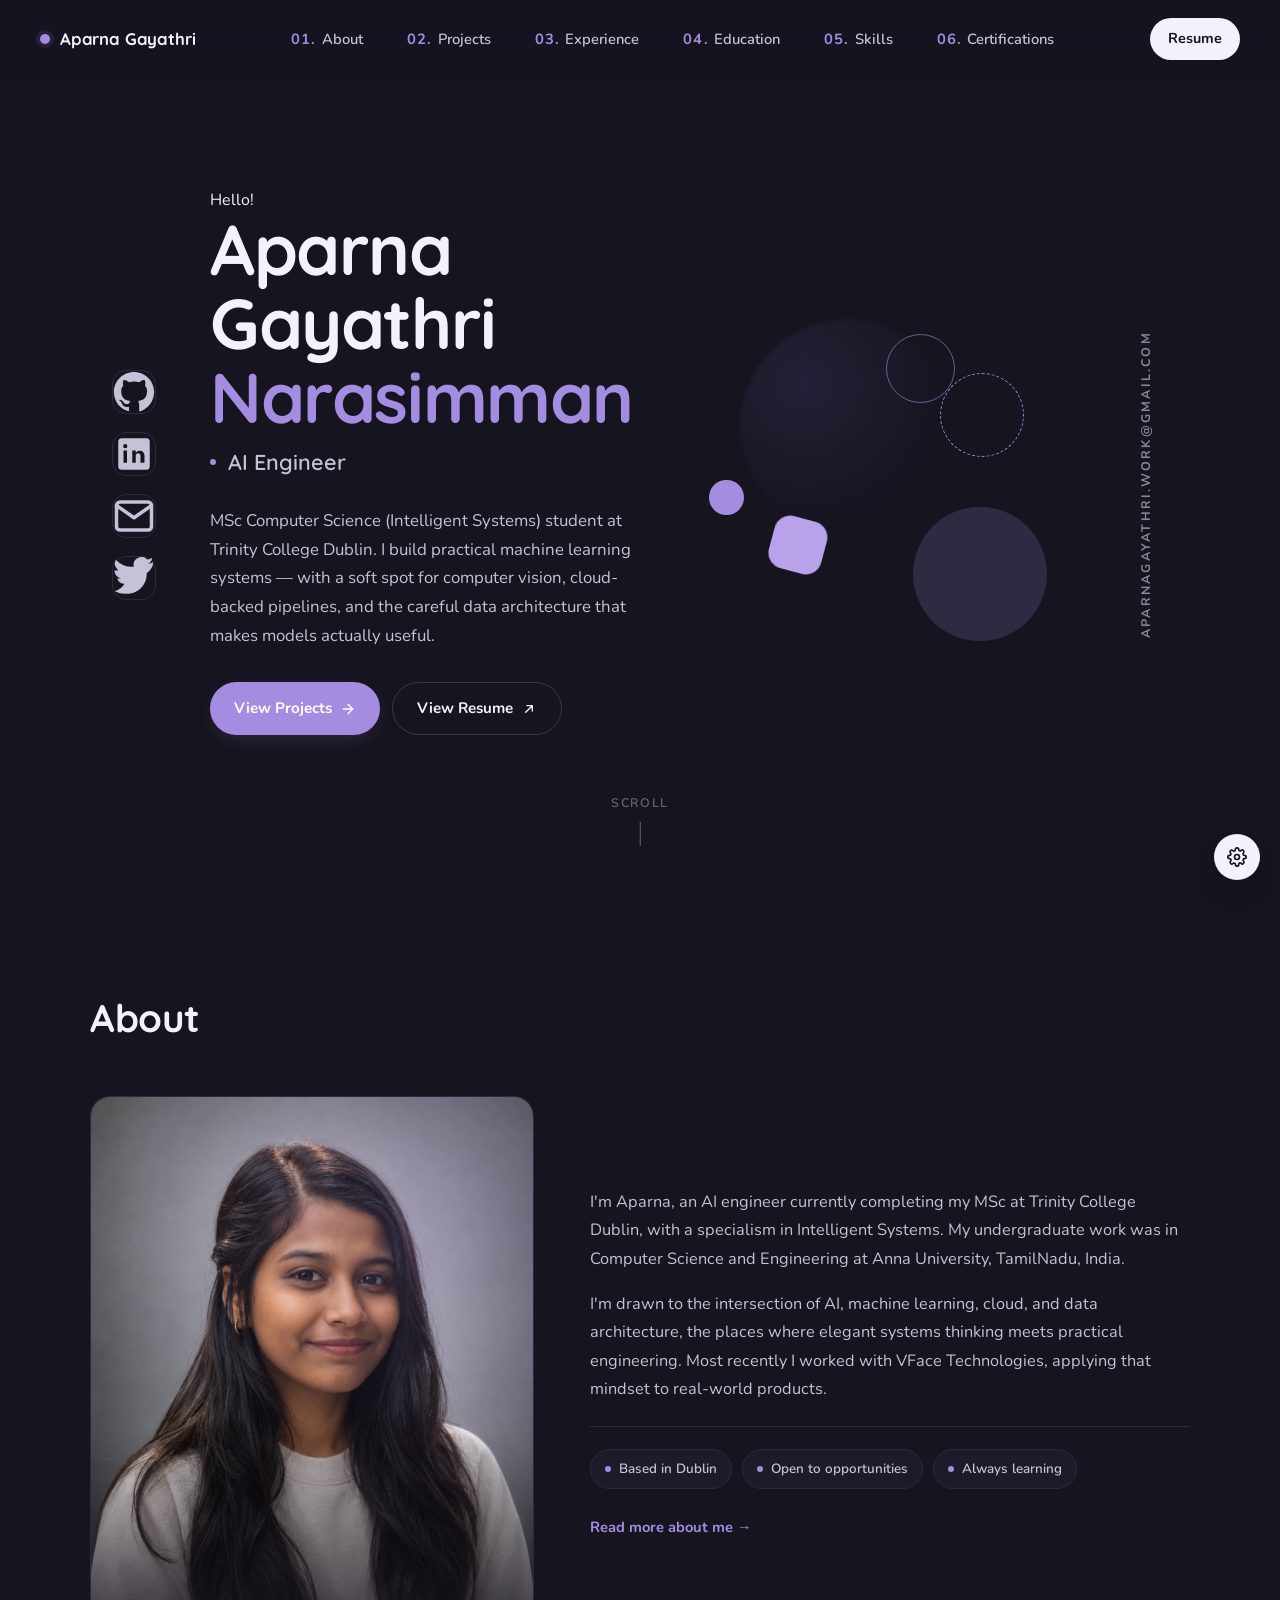
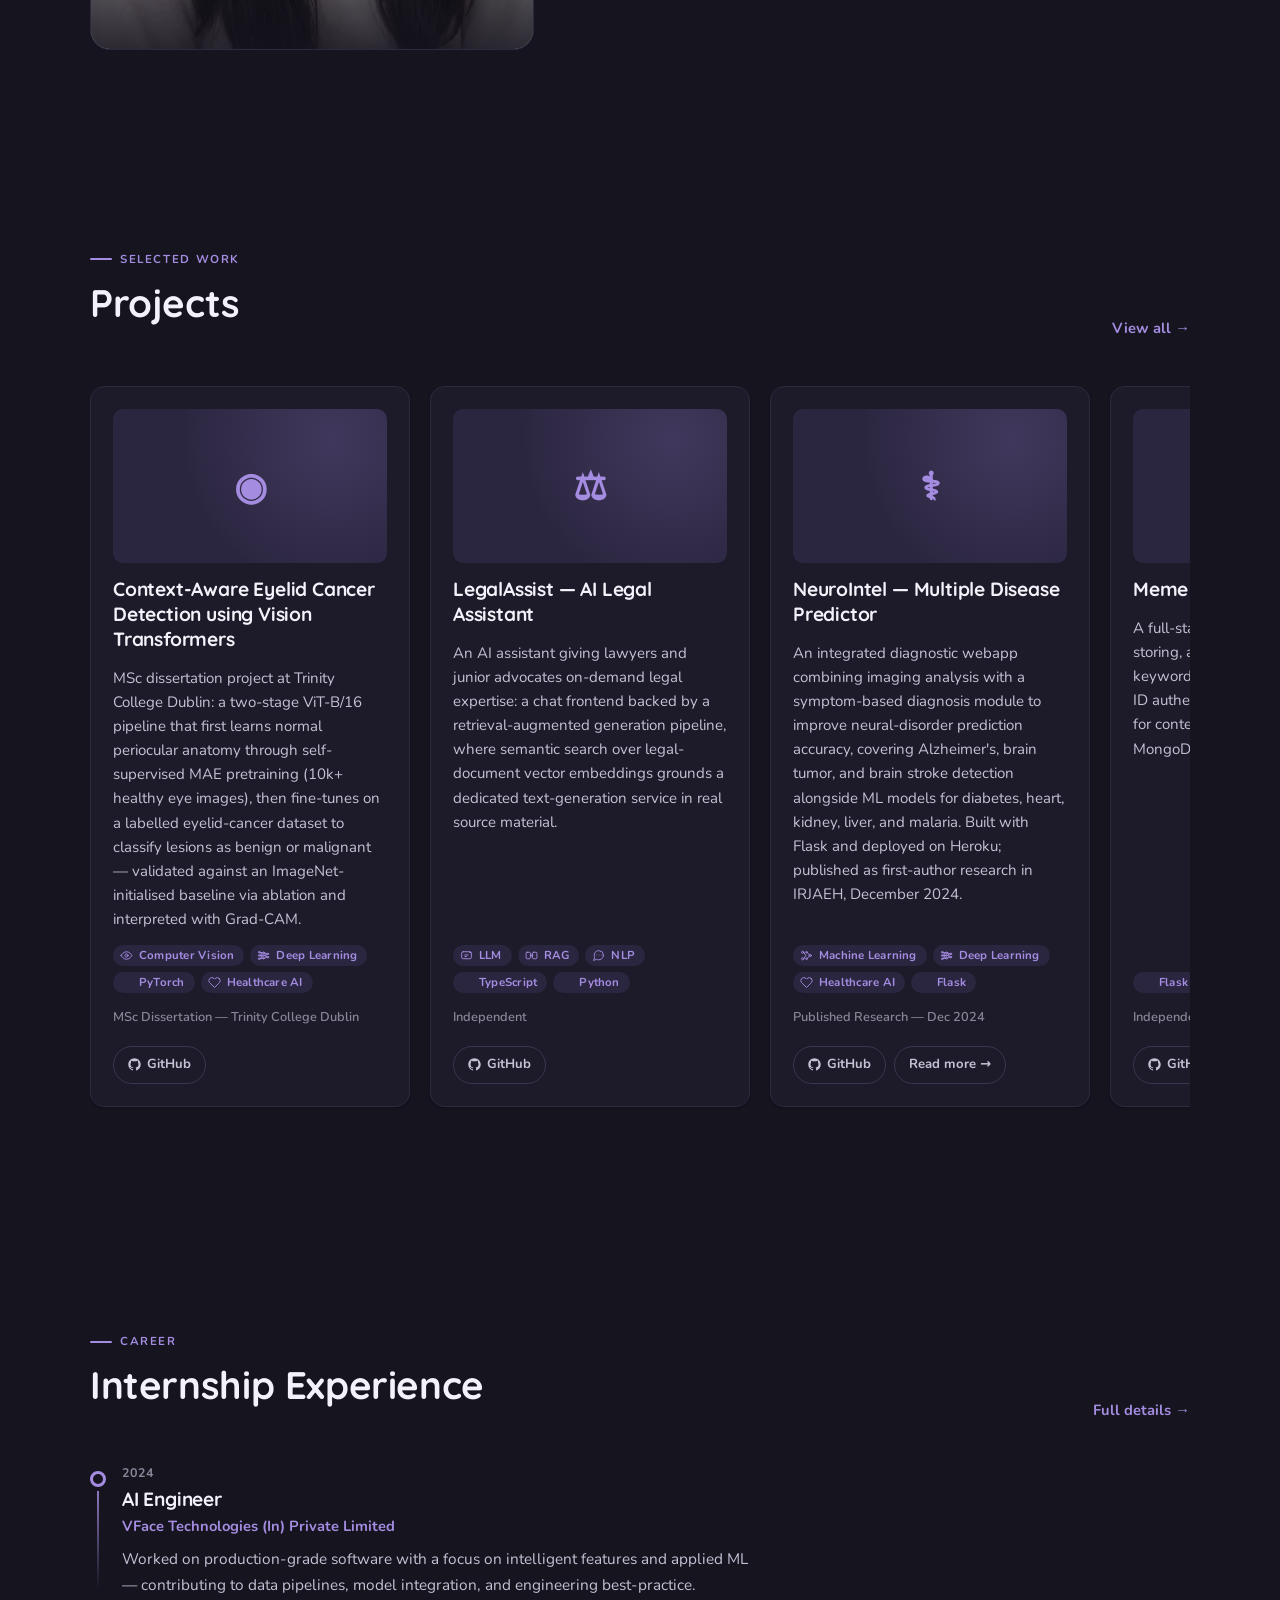
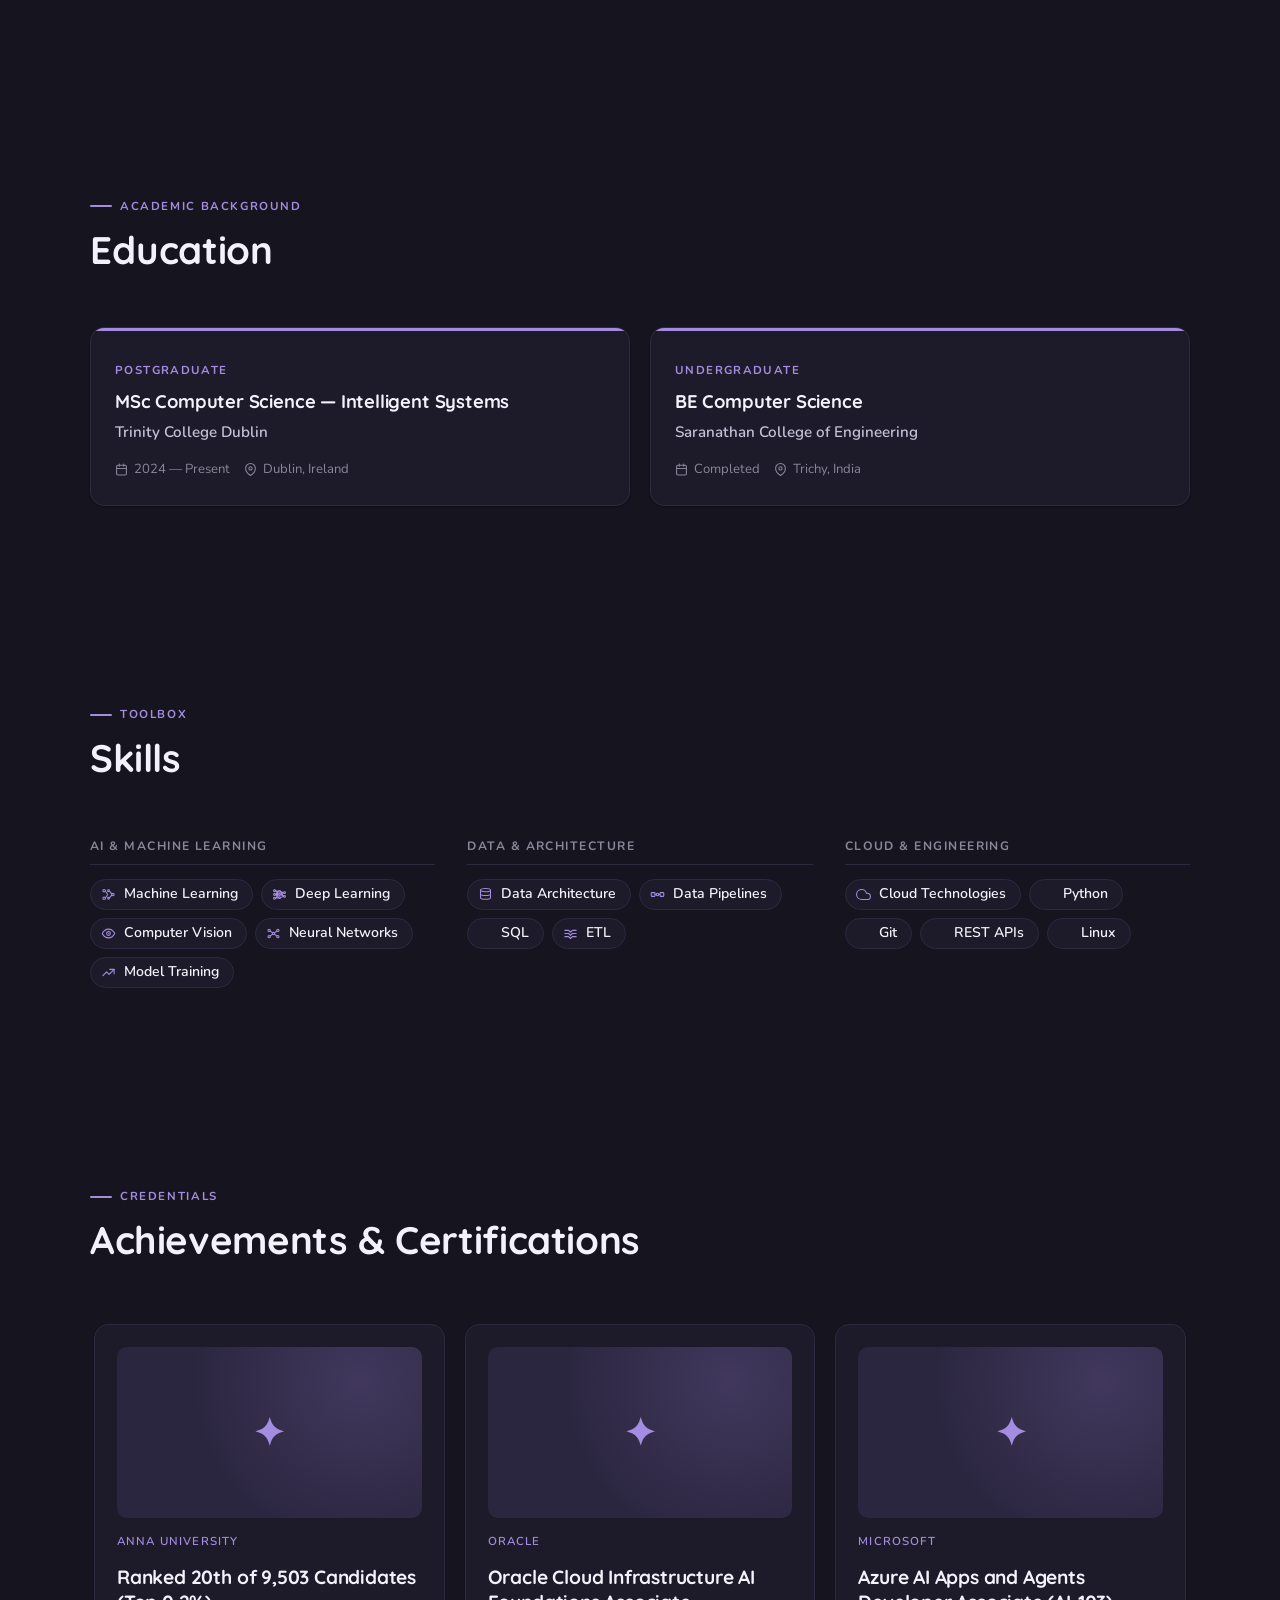
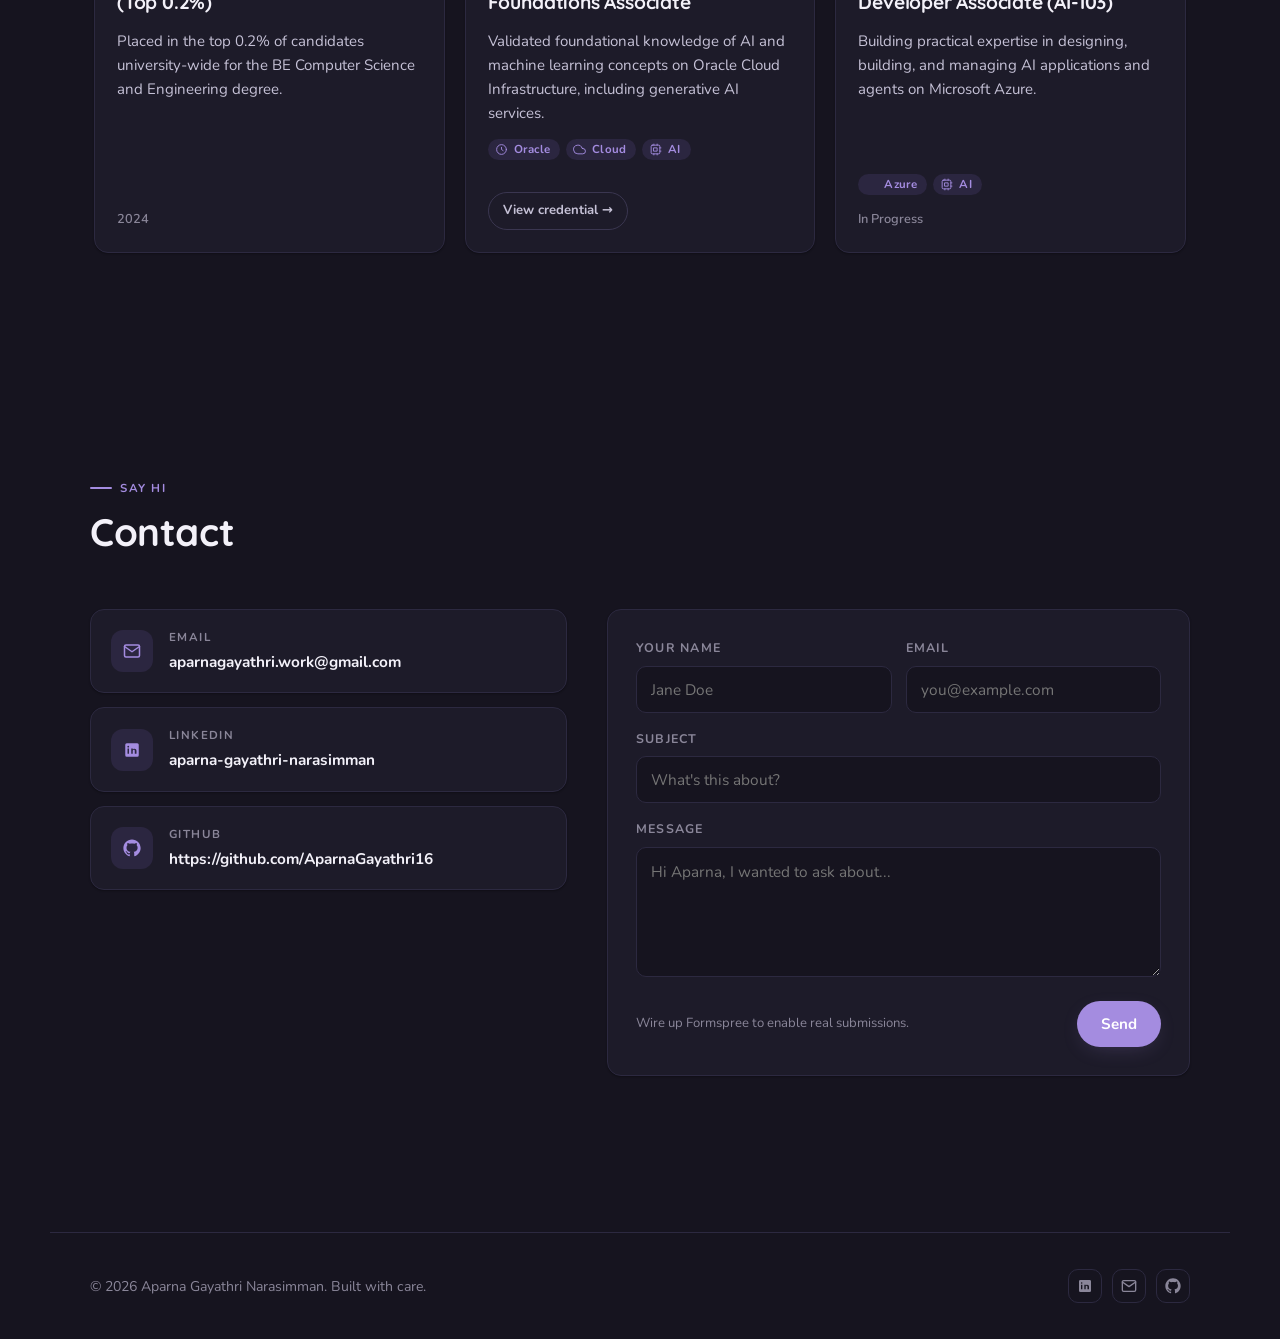
==== index.html @ 61276c9b "Added sorce code for portfolio" ====
<!doctype html>
<html lang="en" data-theme="dark">
<head>
<meta charset="utf-8" />
<meta name="viewport" content="width=device-width,initial-scale=1" />
<title>Aparna Gayathri Narasimman - AI / ML Engineer</title>
<meta name="description" content="Portfolio of Aparna Gayathri Narasimman — MSc Computer Science (Intelligent Systems) at Trinity College Dublin. AI, ML, and Computer Vision." />
<meta property="og:title" content="Aparna Gayathri Narasimman — AI / ML Engineer" />
<meta property="og:description" content="Portfolio of Aparna Gayathri Narasimman — MSc Computer Science (Intelligent Systems) at Trinity College Dublin. AI, ML, and Computer Vision." />
<link rel="icon" type="image/svg+xml" href="data:image/svg+xml,%3Csvg xmlns='http://www.w3.org/2000/svg' viewBox='0 0 32 32'%3E%3Crect width='32' height='32' rx='8' fill='%238b6fd7'/%3E%3Ctext x='50%25' y='55%25' font-family='Quicksand,sans-serif' font-size='16' font-weight='700' fill='white' text-anchor='middle' dominant-baseline='middle'%3EA%3C/text%3E%3C/svg%3E" />
<link rel="preconnect" href="https://fonts.googleapis.com" />
<link rel="preconnect" href="https://fonts.gstatic.com" crossorigin />
<link href="https://fonts.googleapis.com/css2?family=Quicksand:wght@400;500;600;700&family=Nunito:wght@400;500;600;700;800&display=swap" rel="stylesheet" />
<link rel="stylesheet" href="styles.css" />
</head>
<body>
<nav class="nav" id="nav">
  <a href="#top" class="nav-logo" aria-label="Aparna Gayathri — home"><span class="dot"></span>Aparna Gayathri</a>
  <ul class="nav-links" id="navLinks">
    <li><a href="about.html" data-link="about">About</a></li>
    <li><a href="index.html#projects" data-link="projects">Projects</a></li>
    <li><a href="index.html#experience" data-link="experience" class="active">Experience</a></li>
    <li><a href="index.html#education" data-link="education">Education</a></li>
    <li><a href="index.html#skills" data-link="skills">Skills</a></li>
    <li><a href="index.html#certs" data-link="certs">Certifications</a></li>
  </ul>
  <a class="nav-cta" href="https://drive.google.com/file/d/1pvoqD5bOaLwKtKYP8EYTyhlBOSiWUYS6/view?usp=sharing" target="_blank" rel="noopener">Resume</a>
  <button class="nav-toggle" id="navToggle" aria-label="Open menu" aria-expanded="false" aria-controls="navLinks"><svg viewBox="0 0 24 24" fill="none" stroke-width="2" stroke-linecap="round"><line x1="4" y1="7" x2="20" y2="7"/><line x1="4" y1="12" x2="20" y2="12"/><line x1="4" y1="17" x2="20" y2="17"/></svg></button>
</nav>
<!-- HERO -->
<header class="hero" id="top">
  <div class="hero-side hero-socials-col">
      <a href="https://github.com/AparnaGayathri16" target="_blank" aria-label="GitHub"><svg viewBox="0 0 24 24" fill="currentColor"><path d="M12 .5C5.65.5.5 5.65.5 12c0 5.08 3.29 9.39 7.86 10.91.58.11.79-.25.79-.55v-1.95c-3.2.7-3.87-1.54-3.87-1.54-.52-1.33-1.28-1.68-1.28-1.68-1.05-.71.08-.7.08-.7 1.16.08 1.77 1.19 1.77 1.19 1.03 1.76 2.7 1.25 3.36.96.1-.75.4-1.25.73-1.54-2.56-.29-5.25-1.28-5.25-5.71 0-1.26.45-2.29 1.19-3.1-.12-.29-.52-1.47.11-3.06 0 0 .97-.31 3.18 1.18.92-.26 1.91-.39 2.9-.39s1.98.13 2.9.39c2.21-1.49 3.18-1.18 3.18-1.18.63 1.59.23 2.77.11 3.06.74.81 1.19 1.84 1.19 3.1 0 4.44-2.7 5.42-5.27 5.7.41.36.78 1.06.78 2.14v3.17c0 .31.21.67.8.55C20.21 21.39 23.5 17.08 23.5 12 23.5 5.65 18.35.5 12 .5z"/></svg></a>
      <a href="https://in.linkedin.com/in/aparna-gayathri-narasimman" target="_blank" rel="noopener" aria-label="LinkedIn"><svg viewBox="0 0 24 24" fill="currentColor"><path d="M19 3a2 2 0 0 1 2 2v14a2 2 0 0 1-2 2H5a2 2 0 0 1-2-2V5a2 2 0 0 1 2-2h14zM8 17V10H6v7h2zM7 8.7a1.2 1.2 0 1 0 0-2.4 1.2 1.2 0 0 0 0 2.4zM18 17v-3.8c0-2-1.1-3-2.7-3-1.3 0-1.9.7-2.3 1.2V10h-2v7h2v-3.9c0-.2 0-.4.1-.6.2-.5.6-1 1.3-1 .9 0 1.3.7 1.3 1.7V17h2.3z"/></svg></a>
      <a href="mailto:aparnagayathri.work@gmail.com" aria-label="Email"><svg viewBox="0 0 24 24" fill="none" stroke="currentColor" stroke-width="2" stroke-linecap="round" stroke-linejoin="round"><path d="M4 4h16c1.1 0 2 .9 2 2v12c0 1.1-.9 2-2 2H4c-1.1 0-2-.9-2-2V6c0-1.1.9-2 2-2z"/><polyline points="22,6 12,13 2,6"/></svg></a>
      <a href="https://twitter.com/" target="_blank" rel="noopener" aria-label="Twitter"><svg viewBox="0 0 24 24" fill="currentColor"><path d="M23 3a10.9 10.9 0 0 1-3.14.86A4.48 4.48 0 0 0 22.43.36a9 9 0 0 1-2.88 1.1 4.5 4.5 0 0 0-7.66 4.1A12.85 12.85 0 0 1 1.64 1.5a4.49 4.49 0 0 0 1.4 6A4.43 4.43 0 0 1 .8 7.7v.05a4.5 4.5 0 0 0 3.6 4.4 4.5 4.5 0 0 1-2 .08 4.5 4.5 0 0 0 4.2 3.1A9 9 0 0 1 1 19.54 12.66 12.66 0 0 0 8 21c7.3 0 11.3-6 11.3-11.3v-.52A8.18 8.18 0 0 0 23 3z"/></svg></a>
  </div>
  <div class="hero-left">
    <div class="hero-greet">Hello!</div>
    <h1>
      Aparna<br>
      Gayathri <span class="surname">Narasimman</span>
    </h1>
    <div class="tagline-wrap" aria-label="Roles">
      <ul class="tagline-list">
        <li>AI Engineer</li>
        <li>ML Engineer</li>
        <li>Computer Vision</li>
        <li>AI Engineer</li>
      </ul>
    </div>
    <p class="hero-bio">
      MSc Computer Science (Intelligent Systems) student at Trinity College Dublin.
      I build practical machine learning systems — with a soft spot for computer vision,
      cloud-backed pipelines, and the careful data architecture that makes models actually useful.
    </p>
    <div class="btn-row">
      <a href="#projects" class="btn btn-primary">View Projects <svg viewBox="0 0 24 24" fill="none" stroke="currentColor" stroke-width="2" stroke-linecap="round" stroke-linejoin="round"><line x1="5" y1="12" x2="19" y2="12"/><polyline points="12 5 19 12 12 19"/></svg></a>
      <a href="https://drive.google.com/file/d/1pvoqD5bOaLwKtKYP8EYTyhlBOSiWUYS6/view?usp=sharing" class="btn btn-ghost" target="_blank" rel="noopener">View Resume <svg viewBox="0 0 24 24" fill="none" stroke="currentColor" stroke-width="2" stroke-linecap="round" stroke-linejoin="round"><path d="M7 17L17 7M9 7h8v8"/></svg></a>
    </div>
  </div>
  <div class="hero-art" aria-hidden="true">
    <span class="shape s1"></span><span class="shape s2"></span><span class="shape s3"></span>
    <span class="shape s4"></span><span class="shape s5"></span><span class="shape s6"></span>
  </div>
  <div class="hero-side hero-email-col">
    <a class="hero-email" href="mailto:aparnagayathri.work@gmail.com">aparnagayathri.work@gmail.com</a>
  </div>
  <div class="hero-hint"><span>Scroll</span><span class="line"></span></div>
</header>

<!-- ABOUT -->
<section class="section" id="about">
  <div class="section-head reveal"><div><h2>About</h2></div></div>
  <div class="about reveal">
    <div class="about-photo"><img src="Aparna_headshot.jpg" alt="Aparna Gayathri Narasimman" /></div>
    <div class="about-text">
      <p>I'm Aparna, an AI engineer currently completing my MSc at Trinity College Dublin, with a specialism in Intelligent Systems. My undergraduate work was in Computer Science and Engineering at Anna University, TamilNadu, India.</p>
      <p>I'm drawn to the intersection of AI, machine learning, cloud, and data architecture, the places where elegant systems thinking meets practical engineering. Most recently I worked with VFace Technologies, applying that mindset to real-world products.</p>
      <div class="about-badges">
        <span class="about-badge"><span class="dot"></span>Based in Dublin</span>
        <span class="about-badge"><span class="dot"></span>Open to opportunities</span>
        <span class="about-badge"><span class="dot"></span>Always learning</span>
      </div>
      <p style="margin-top:24px;"><a href="about.html" class="section-link">Read more about me →</a></p>
    </div>
  </div>
</section>

<!-- PROJECTS -->
<section class="section" id="projects">
  <div class="section-head reveal">
    <div><div class="eyebrow">Selected work</div><h2>Projects</h2></div>
    <a href="projects.html" class="section-link">View all →</a>
  </div>
  <div class="scroller reveal" data-source="projects.json">
    <article class="card" data-id="eye-cancer-detection">
      <div class="card-cover"><span class="glyph">◉</span></div>
      <h3 class="card-title">Context-Aware Eyelid Cancer Detection using Vision Transformers</h3>
      <p class="card-desc">MSc dissertation project at Trinity College Dublin: a two-stage ViT-B/16 pipeline that first learns normal periocular anatomy through self-supervised MAE pretraining (10k+ healthy eye images), then fine-tunes on a labelled eyelid-cancer dataset to classify lesions as benign or malignant — validated against an ImageNet-initialised baseline via ablation and interpreted with Grad-CAM.</p>
      <div class="tags">
        <span class="tag">Computer Vision</span>
        <span class="tag">Deep Learning</span>
        <span class="tag">PyTorch</span>
        <span class="tag">Healthcare AI</span>
      </div>
      <div class="card-meta"><span>MSc Dissertation — Trinity College Dublin</span></div>
      <div class="card-actions">
        <a class="card-action" href="https://github.com/AparnaGayathri16/Vision-Transformer-Pipeline-for-Periocular-Eye-Cancer-Detection" target="_blank" rel="noopener"><svg viewBox="0 0 24 24" fill="currentColor"><path d="M12 .5C5.65.5.5 5.65.5 12c0 5.08 3.29 9.39 7.86 10.91.58.11.79-.25.79-.55v-1.95c-3.2.7-3.87-1.54-3.87-1.54-.52-1.33-1.28-1.68-1.28-1.68-1.05-.71.08-.7.08-.7 1.16.08 1.77 1.19 1.77 1.19 1.03 1.76 2.7 1.25 3.36.96.1-.75.4-1.25.73-1.54-2.56-.29-5.25-1.28-5.25-5.71 0-1.26.45-2.29 1.19-3.1-.12-.29-.52-1.47.11-3.06 0 0 .97-.31 3.18 1.18.92-.26 1.91-.39 2.9-.39s1.98.13 2.9.39c2.21-1.49 3.18-1.18 3.18-1.18.63 1.59.23 2.77.11 3.06.74.81 1.19 1.84 1.19 3.1 0 4.44-2.7 5.42-5.27 5.7.41.36.78 1.06.78 2.14v3.17c0 .31.21.67.8.55C20.21 21.39 23.5 17.08 23.5 12 23.5 5.65 18.35.5 12 .5z"/></svg>GitHub</a>
      </div>
    </article>
    <article class="card" data-id="legalassist">
      <div class="card-cover"><span class="glyph">⚖</span></div>
      <h3 class="card-title">LegalAssist — AI Legal Assistant</h3>
      <p class="card-desc">An AI assistant giving lawyers and junior advocates on-demand legal expertise: a chat frontend backed by a retrieval-augmented generation pipeline, where semantic search over legal-document vector embeddings grounds a dedicated text-generation service in real source material.</p>
      <div class="tags">
        <span class="tag">LLM</span>
        <span class="tag">RAG</span>
        <span class="tag">NLP</span>
        <span class="tag">TypeScript</span>
        <span class="tag">Python</span>
      </div>
      <div class="card-meta"><span>Independent</span></div>
      <div class="card-actions">
        <a class="card-action" href="https://github.com/AparnaGayathri16/LegalAssist_Bolt_Chat" target="_blank" rel="noopener"><svg viewBox="0 0 24 24" fill="currentColor"><path d="M12 .5C5.65.5.5 5.65.5 12c0 5.08 3.29 9.39 7.86 10.91.58.11.79-.25.79-.55v-1.95c-3.2.7-3.87-1.54-3.87-1.54-.52-1.33-1.28-1.68-1.28-1.68-1.05-.71.08-.7.08-.7 1.16.08 1.77 1.19 1.77 1.19 1.03 1.76 2.7 1.25 3.36.96.1-.75.4-1.25.73-1.54-2.56-.29-5.25-1.28-5.25-5.71 0-1.26.45-2.29 1.19-3.1-.12-.29-.52-1.47.11-3.06 0 0 .97-.31 3.18 1.18.92-.26 1.91-.39 2.9-.39s1.98.13 2.9.39c2.21-1.49 3.18-1.18 3.18-1.18.63 1.59.23 2.77.11 3.06.74.81 1.19 1.84 1.19 3.1 0 4.44-2.7 5.42-5.27 5.7.41.36.78 1.06.78 2.14v3.17c0 .31.21.67.8.55C20.21 21.39 23.5 17.08 23.5 12 23.5 5.65 18.35.5 12 .5z"/></svg>GitHub</a>
      </div>
    </article>
    <article class="card" data-id="neurointel">
      <div class="card-cover"><span class="glyph">⚕</span></div>
      <h3 class="card-title">NeuroIntel — Multiple Disease Predictor</h3>
      <p class="card-desc">An integrated diagnostic webapp combining imaging analysis with a symptom-based diagnosis module to improve neural-disorder prediction accuracy, covering Alzheimer's, brain tumor, and brain stroke detection alongside ML models for diabetes, heart, kidney, liver, and malaria. Built with Flask and deployed on Heroku; published as first-author research in IRJAEH, December 2024.</p>
      <div class="tags">
        <span class="tag">Machine Learning</span>
        <span class="tag">Deep Learning</span>
        <span class="tag">Healthcare AI</span>
        <span class="tag">Flask</span>
      </div>
      <div class="card-meta"><span>Published Research — Dec 2024</span></div>
      <div class="card-actions">
        <a class="card-action" href="https://github.com/AparnaGayathri16/NeuroIntel" target="_blank" rel="noopener"><svg viewBox="0 0 24 24" fill="currentColor"><path d="M12 .5C5.65.5.5 5.65.5 12c0 5.08 3.29 9.39 7.86 10.91.58.11.79-.25.79-.55v-1.95c-3.2.7-3.87-1.54-3.87-1.54-.52-1.33-1.28-1.68-1.28-1.68-1.05-.71.08-.7.08-.7 1.16.08 1.77 1.19 1.77 1.19 1.03 1.76 2.7 1.25 3.36.96.1-.75.4-1.25.73-1.54-2.56-.29-5.25-1.28-5.25-5.71 0-1.26.45-2.29 1.19-3.1-.12-.29-.52-1.47.11-3.06 0 0 .97-.31 3.18 1.18.92-.26 1.91-.39 2.9-.39s1.98.13 2.9.39c2.21-1.49 3.18-1.18 3.18-1.18.63 1.59.23 2.77.11 3.06.74.81 1.19 1.84 1.19 3.1 0 4.44-2.7 5.42-5.27 5.7.41.36.78 1.06.78 2.14v3.17c0 .31.21.67.8.55C20.21 21.39 23.5 17.08 23.5 12 23.5 5.65 18.35.5 12 .5z"/></svg>GitHub</a>
        <a class="card-action" href="https://doi.org/10.47392/IRJAEH.2024.0381" target="_blank" rel="noopener">Read more →</a>
      </div>
    </article>
    <article class="card" data-id="meme-museum">
      <div class="card-cover"><span class="glyph">▣</span></div>
      <h3 class="card-title">Meme Museum</h3>
      <p class="card-desc">A full-stack webapp for generating, storing, and sharing memes from a keyword, with user accounts, IBM App ID authentication, and an admin panel for content moderation. Built with Flask, MongoDB, Express, and IBM Db2.</p>
      <div class="tags">
        <span class="tag">Flask</span>
        <span class="tag">MongoDB</span>
        <span class="tag">JavaScript</span>
      </div>
      <div class="card-meta"><span>Independent</span></div>
      <div class="card-actions">
        <a class="card-action" href="https://github.com/AparnaGayathri16/MemeMuseum" target="_blank" rel="noopener"><svg viewBox="0 0 24 24" fill="currentColor"><path d="M12 .5C5.65.5.5 5.65.5 12c0 5.08 3.29 9.39 7.86 10.91.58.11.79-.25.79-.55v-1.95c-3.2.7-3.87-1.54-3.87-1.54-.52-1.33-1.28-1.68-1.28-1.68-1.05-.71.08-.7.08-.7 1.16.08 1.77 1.19 1.77 1.19 1.03 1.76 2.7 1.25 3.36.96.1-.75.4-1.25.73-1.54-2.56-.29-5.25-1.28-5.25-5.71 0-1.26.45-2.29 1.19-3.1-.12-.29-.52-1.47.11-3.06 0 0 .97-.31 3.18 1.18.92-.26 1.91-.39 2.9-.39s1.98.13 2.9.39c2.21-1.49 3.18-1.18 3.18-1.18.63 1.59.23 2.77.11 3.06.74.81 1.19 1.84 1.19 3.1 0 4.44-2.7 5.42-5.27 5.7.41.36.78 1.06.78 2.14v3.17c0 .31.21.67.8.55C20.21 21.39 23.5 17.08 23.5 12 23.5 5.65 18.35.5 12 .5z"/></svg>GitHub</a>
      </div>
    </article>
  </div>
</section>

<!-- EXPERIENCE -->
<section class="section" id="experience">
  <div class="section-head reveal">
    <div><div class="eyebrow">Career</div><h2>Internship Experience</h2></div>
    <a href="experience.html" class="section-link">Full details →</a>
  </div>
  <div class="timeline reveal">
    <div class="tl-item">
      <div class="tl-date">2024</div>
      <h3 class="tl-title">AI Engineer</h3>
      <div class="tl-org">VFace Technologies (In) Private Limited</div>
      <p class="tl-desc">Worked on production-grade software with a focus on intelligent features and applied ML — contributing to data pipelines, model integration, and engineering best-practice.</p>
    </div>
  </div>
</section>

<!-- EDUCATION -->
<section class="section" id="education">
  <div class="section-head reveal">
    <div><div class="eyebrow">Academic background</div><h2>Education</h2></div>
  </div>
  <div class="edu-grid reveal">
    <div class="edu-card">
      <span class="badge">Postgraduate</span>
      <h3>MSc Computer Science — Intelligent Systems</h3>
      <p class="inst">Trinity College Dublin</p>
      <div class="meta">
        <span><svg viewBox="0 0 24 24" fill="none" stroke-width="2" stroke-linecap="round"><rect x="3" y="4" width="18" height="18" rx="2"/><line x1="16" y1="2" x2="16" y2="6"/><line x1="8" y1="2" x2="8" y2="6"/><line x1="3" y1="10" x2="21" y2="10"/></svg>2024 — Present</span>
        <span><svg viewBox="0 0 24 24" fill="none" stroke-width="2" stroke-linecap="round"><path d="M21 10c0 7-9 13-9 13s-9-6-9-13a9 9 0 0 1 18 0z"/><circle cx="12" cy="10" r="3"/></svg>Dublin, Ireland</span>
      </div>
    </div>
    <div class="edu-card">
      <span class="badge">Undergraduate</span>
      <h3>BE Computer Science</h3>
      <p class="inst">Saranathan College of Engineering</p>
      <div class="meta">
        <span><svg viewBox="0 0 24 24" fill="none" stroke-width="2" stroke-linecap="round"><rect x="3" y="4" width="18" height="18" rx="2"/><line x1="16" y1="2" x2="16" y2="6"/><line x1="8" y1="2" x2="8" y2="6"/><line x1="3" y1="10" x2="21" y2="10"/></svg>Completed</span>
        <span><svg viewBox="0 0 24 24" fill="none" stroke-width="2" stroke-linecap="round"><path d="M21 10c0 7-9 13-9 13s-9-6-9-13a9 9 0 0 1 18 0z"/><circle cx="12" cy="10" r="3"/></svg>Trichy, India</span>
      </div>
    </div>
  </div>
</section>

<!-- SKILLS -->
<section class="section" id="skills">
  <div class="section-head reveal"><div><div class="eyebrow">Toolbox</div><h2>Skills</h2></div></div>
  <div class="skill-groups reveal">
    <div class="skill-group">
      <div class="label">AI &amp; Machine Learning</div>
      <div class="chips">
        <span class="chip">Machine Learning</span>
        <span class="chip">Deep Learning</span>
        <span class="chip">Computer Vision</span>
        <span class="chip">Neural Networks</span>
        <span class="chip">Model Training</span>
      </div>
    </div>
    <div class="skill-group">
      <div class="label">Data &amp; Architecture</div>
      <div class="chips">
        <span class="chip">Data Architecture</span>
        <span class="chip">Data Pipelines</span>
        <span class="chip">SQL</span>
        <span class="chip">ETL</span>
      </div>
    </div>
    <div class="skill-group">
      <div class="label">Cloud &amp; Engineering</div>
      <div class="chips">
        <span class="chip">Cloud Technologies</span>
        <span class="chip">Python</span>
        <span class="chip">Git</span>
        <span class="chip">REST APIs</span>
        <span class="chip">Linux</span>
      </div>
    </div>
  </div>
</section>

<!-- CERTIFICATIONS -->
<section class="section" id="certs">
  <div class="section-head reveal"><div><div class="eyebrow">Credentials</div><h2>Achievements & Certifications</h2></div></div>
  <div class="scroller reveal" data-source="certifications.json">
    <article class="card" data-id="anna-university-rank">
      <!-- <div class="card-cover"><span class="glyph">✦</span></div> -->
      <div class="card-meta" style="justify-content:flex-start;">
        <span style="color:var(--accent);text-transform:uppercase;letter-spacing:0.1em;font-size:0.72rem;">Anna University</span>
      </div>
      <h3 class="card-title">Ranked in Top 0.2% in Undergrad University</h3>
      <p class="card-desc">Placed in the top 0.2% of candidates university-wide for the BE Computer Science and Engineering degree.</p>
      <div class="tags"></div>
      <div class="card-meta"><span>2024</span></div>
    </article>
    <article class="card" data-id="oci-ai-foundations-associate">
      <!-- <div class="card-cover"><span class="glyph">✦</span></div> -->
      <div class="card-meta" style="justify-content:flex-start;">
        <span style="color:var(--accent);text-transform:uppercase;letter-spacing:0.1em;font-size:0.72rem;">Oracle</span>
      </div>
      <h3 class="card-title">Oracle Cloud Infrastructure AI Foundations Associate</h3>
      <p class="card-desc">Validated foundational knowledge of AI and machine learning concepts on Oracle Cloud Infrastructure, including generative AI services.</p>
      <div class="tags">
        <span class="tag">Oracle</span>
        <span class="tag">Cloud</span>
        <span class="tag">AI</span>
      </div>
      <div class="card-meta"><span></span></div>
      <div class="card-actions">
        <a class="card-action" href="https://catalog-education.oracle.com/ords/certview/sharebadge?id=5211B9831FF272F10F1F7D27161F4A20B94CE5060EF81CB74F8188684AD9FCFA" target="_blank" rel="noopener">View credential →</a>
      </div>
    </article>
    <article class="card" data-id="azure-ai-103">
      <!-- <div class="card-cover"><span class="glyph">✦</span></div> -->
      <div class="card-meta" style="justify-content:flex-start;">
        <span style="color:var(--accent);text-transform:uppercase;letter-spacing:0.1em;font-size:0.72rem;">Microsoft</span>
      </div>
      <h3 class="card-title">Azure AI Apps and Agents Developer Associate (AI-103)</h3>
      <p class="card-desc">Building practical expertise in designing, building, and managing AI applications and agents on Microsoft Azure.</p>
      <div class="tags">
        <span class="tag">Azure</span>
        <span class="tag">AI</span>
      </div>
      <div class="card-meta"><span>In Progress</span></div>
    </article>
  </div>
</section>

<!-- CONTACT -->
<section class="section" id="contact">

  <div class="section-head reveal"><div><div class="eyebrow">Say hi</div><h2>Contact</h2></div></div>
  <div class="contact reveal">
    <div class="contact-cards">
      <a class="contact-card" href="mailto:aparnagayathri.work@gmail.com">
        <div class="ico"><svg viewBox="0 0 24 24" fill="none" stroke="currentColor" stroke-width="2" stroke-linecap="round" stroke-linejoin="round"><path d="M4 4h16c1.1 0 2 .9 2 2v12c0 1.1-.9 2-2 2H4c-1.1 0-2-.9-2-2V6c0-1.1.9-2 2-2z"/><polyline points="22,6 12,13 2,6"/></svg></div>
        <div><div class="label">Email</div><div class="value">aparnagayathri.work@gmail.com</div></div>
      </a>
      <a class="contact-card" href="https://in.linkedin.com/in/aparna-gayathri-narasimman" target="_blank" rel="noopener">
        <div class="ico"><svg viewBox="0 0 24 24" fill="currentColor"><path d="M19 3a2 2 0 0 1 2 2v14a2 2 0 0 1-2 2H5a2 2 0 0 1-2-2V5a2 2 0 0 1 2-2h14zM8 17V10H6v7h2zM7 8.7a1.2 1.2 0 1 0 0-2.4 1.2 1.2 0 0 0 0 2.4zM18 17v-3.8c0-2-1.1-3-2.7-3-1.3 0-1.9.7-2.3 1.2V10h-2v7h2v-3.9c0-.2 0-.4.1-.6.2-.5.6-1 1.3-1 .9 0 1.3.7 1.3 1.7V17h2.3z"/></svg></div>
        <div><div class="label">LinkedIn</div><div class="value">aparna-gayathri-narasimman</div></div>
      </a>
      <a class="contact-card" href="https://github.com/AparnaGayathri16">
        <div class="ico"><svg viewBox="0 0 24 24" fill="currentColor"><path d="M12 .5C5.65.5.5 5.65.5 12c0 5.08 3.29 9.39 7.86 10.91.58.11.79-.25.79-.55v-1.95c-3.2.7-3.87-1.54-3.87-1.54-.52-1.33-1.28-1.68-1.28-1.68-1.05-.71.08-.7.08-.7 1.16.08 1.77 1.19 1.77 1.19 1.03 1.76 2.7 1.25 3.36.96.1-.75.4-1.25.73-1.54-2.56-.29-5.25-1.28-5.25-5.71 0-1.26.45-2.29 1.19-3.1-.12-.29-.52-1.47.11-3.06 0 0 .97-.31 3.18 1.18.92-.26 1.91-.39 2.9-.39s1.98.13 2.9.39c2.21-1.49 3.18-1.18 3.18-1.18.63 1.59.23 2.77.11 3.06.74.81 1.19 1.84 1.19 3.1 0 4.44-2.7 5.42-5.27 5.7.41.36.78 1.06.78 2.14v3.17c0 .31.21.67.8.55C20.21 21.39 23.5 17.08 23.5 12 23.5 5.65 18.35.5 12 .5z"/></svg></div>
        <div><div class="label">GitHub</div><div class="value">https://github.com/AparnaGayathri16</div></div>
      </a>
    </div>
    <div class="contact-form">
      <div class="field row">
        <div><label for="name">Your name</label><input id="name" type="text" placeholder="Jane Doe" /></div>
        <div><label for="email">Email</label><input id="email" type="email" placeholder="you@example.com" /></div>
      </div>
      <div class="field"><label for="subj">Subject</label><input id="subj" type="text" placeholder="What's this about?" /></div>
      <div class="field"><label for="msg">Message</label><textarea id="msg" placeholder="Hi Aparna, I wanted to ask about..."></textarea></div>
      <div class="form-actions">
        <span class="form-note">Wire up Formspree to enable real submissions.</span>
        <button class="btn btn-primary" type="button" id="sendBtn">Send</button>
      </div>
    </div>
  </div>
</section>
<footer class="footer">
  <div>© <span id="year"></span> Aparna Gayathri Narasimman. Built with care.</div>
  <div class="footer-socials">
    <a href="https://in.linkedin.com/in/aparna-gayathri-narasimman" target="_blank" rel="noopener" aria-label="LinkedIn"><svg viewBox="0 0 24 24" fill="currentColor"><path d="M19 3a2 2 0 0 1 2 2v14a2 2 0 0 1-2 2H5a2 2 0 0 1-2-2V5a2 2 0 0 1 2-2h14zM8 17V10H6v7h2zM7 8.7a1.2 1.2 0 1 0 0-2.4 1.2 1.2 0 0 0 0 2.4zM18 17v-3.8c0-2-1.1-3-2.7-3-1.3 0-1.9.7-2.3 1.2V10h-2v7h2v-3.9c0-.2 0-.4.1-.6.2-.5.6-1 1.3-1 .9 0 1.3.7 1.3 1.7V17h2.3z"/></svg></a>
    <a href="mailto:aparnagayathri.work@gmail.com" aria-label="Email"><svg viewBox="0 0 24 24" fill="none" stroke="currentColor" stroke-width="2" stroke-linecap="round" stroke-linejoin="round"><path d="M4 4h16c1.1 0 2 .9 2 2v12c0 1.1-.9 2-2 2H4c-1.1 0-2-.9-2-2V6c0-1.1.9-2 2-2z"/><polyline points="22,6 12,13 2,6"/></svg></a>
    <a href="https://github.com/AparnaGayathri16" aria-label="GitHub"><svg viewBox="0 0 24 24" fill="currentColor"><path d="M12 .5C5.65.5.5 5.65.5 12c0 5.08 3.29 9.39 7.86 10.91.58.11.79-.25.79-.55v-1.95c-3.2.7-3.87-1.54-3.87-1.54-.52-1.33-1.28-1.68-1.28-1.68-1.05-.71.08-.7.08-.7 1.16.08 1.77 1.19 1.77 1.19 1.03 1.76 2.7 1.25 3.36.96.1-.75.4-1.25.73-1.54-2.56-.29-5.25-1.28-5.25-5.71 0-1.26.45-2.29 1.19-3.1-.12-.29-.52-1.47.11-3.06 0 0 .97-.31 3.18 1.18.92-.26 1.91-.39 2.9-.39s1.98.13 2.9.39c2.21-1.49 3.18-1.18 3.18-1.18.63 1.59.23 2.77.11 3.06.74.81 1.19 1.84 1.19 3.1 0 4.44-2.7 5.42-5.27 5.7.41.36.78 1.06.78 2.14v3.17c0 .31.21.67.8.55C20.21 21.39 23.5 17.08 23.5 12 23.5 5.65 18.35.5 12 .5z"/></svg></a>
  </div>
</footer><div class="toolbar" id="toolbar">
  <div class="toolbar-panel">
    <div class="tb-title">Theme tweaks</div>
    <p class="tb-sub">Adjust accent and feel — saved to your browser.</p>
    <div class="tb-group">
      <div class="tb-label">Accent</div>
      <div class="tb-swatches">
        <button class="tb-swatch" data-accent="lavender" aria-label="Lavender"></button>
        <button class="tb-swatch" data-accent="royal" aria-label="Royal"></button>
        <button class="tb-swatch" data-accent="mauve" aria-label="Mauve"></button>
        <button class="tb-swatch" data-accent="twilight" aria-label="Twilight"></button>
      </div>
    </div>
    <div class="tb-group">
      <div class="tb-toggle-row">
        <span>Dark mode</span>
        <button class="switch" id="darkSwitch" aria-label="Toggle dark mode"></button>
      </div>
    </div>
    <div class="tb-group">
      <div class="tb-toggle-row">
        <span>Hero shapes</span>
        <button class="switch" id="shapesSwitch" aria-label="Toggle hero shapes"></button>
      </div>
    </div>
    <div class="tb-group">
      <div class="tb-label">Card style</div>
      <div class="tb-seg">
        <button data-cards="elevated">Elevated</button>
        <button data-cards="bordered">Bordered</button>
      </div>
    </div>
  </div>
  <button class="toolbar-toggle" id="toolbarToggle" aria-label="Theme tweaks"><svg viewBox="0 0 24 24" fill="none" stroke="currentColor" stroke-width="2" stroke-linecap="round" stroke-linejoin="round"><circle cx="12" cy="12" r="3"/><path d="M19.4 15a1.65 1.65 0 0 0 .33 1.82l.06.06a2 2 0 0 1-2.83 2.83l-.06-.06a1.65 1.65 0 0 0-1.82-.33 1.65 1.65 0 0 0-1 1.51V21a2 2 0 0 1-4 0v-.09a1.65 1.65 0 0 0-1-1.51 1.65 1.65 0 0 0-1.82.33l-.06.06a2 2 0 0 1-2.83-2.83l.06-.06a1.65 1.65 0 0 0 .33-1.82 1.65 1.65 0 0 0-1.51-1H3a2 2 0 0 1 0-4h.09a1.65 1.65 0 0 0 1.51-1 1.65 1.65 0 0 0-.33-1.82l-.06-.06a2 2 0 0 1 2.83-2.83l.06.06a1.65 1.65 0 0 0 1.82.33H9a1.65 1.65 0 0 0 1-1.51V3a2 2 0 0 1 4 0v.09a1.65 1.65 0 0 0 1 1.51 1.65 1.65 0 0 0 1.82-.33l.06-.06a2 2 0 0 1 2.83 2.83l-.06.06a1.65 1.65 0 0 0-.33 1.82V9a1.65 1.65 0 0 0 1.51 1H21a2 2 0 0 1 0 4h-.09a1.65 1.65 0 0 0-1.51 1z"/></svg></button>
</div>
<script src="tech-icons.js"></script>
<script src="app.js"></script>
</body>
</html>
---- styles.css ----
/* ============================================================
   DESIGN TOKENS
   - 4 selectable purple themes via [data-accent]
   - Light/dark via [data-theme]
   - Card style via [data-cards]
============================================================ */
:root {
  /* Default accent (lavender) — overridden by data-accent on <html> */
  --accent:        #8b6fd7;
  --accent-soft:   #f3eeff;
  --accent-hover:  #7058c0;
  --accent-ring:   rgba(139, 111, 215, 0.22);

  /* Neutrals — light mode */
  --bg:        #fbfaf8;
  --bg-card:   #ffffff;
  --bg-elev:   #ffffff;
  --bg-subtle: #f5f3ef;
  --text:      #1f1d29;
  --text-soft: #4a4859;
  --text-mute: #8a8799;
  --border:    #eceaf2;
  --border-strong: #d8d4e2;
  --shadow-card: 0 1px 2px rgba(20, 18, 40, 0.04);
  --shadow-hover: 0 14px 38px -18px rgba(80, 65, 160, 0.28);

  /* Sizing */
  --max-w: 1180px;
  --radius: 14px;
  --radius-lg: 20px;
  --radius-pill: 999px;
}

/* Accent variants */
html[data-accent="lavender"] {
  --accent: #8b6fd7; --accent-soft: #f3eeff; --accent-hover: #7058c0;
  --accent-ring: rgba(139, 111, 215, 0.22);
}
html[data-accent="royal"] {
  --accent: #6b5bd2; --accent-soft: #ede9ff; --accent-hover: #5443c2;
  --accent-ring: rgba(107, 91, 210, 0.22);
}
html[data-accent="mauve"] {
  --accent: #a98bd0; --accent-soft: #f7f1fb; --accent-hover: #8e6dbb;
  --accent-ring: rgba(169, 139, 208, 0.22);
}
html[data-accent="twilight"] {
  --accent: #5d4a9e; --accent-soft: #e9e4f5; --accent-hover: #463581;
  --accent-ring: rgba(93, 74, 158, 0.22);
}

/* Dark mode */
html[data-theme="dark"] {
  --bg:        #16141f;
  --bg-card:   #1d1b29;
  --bg-elev:   #221f30;
  --bg-subtle: #1a1825;
  --text:      #f3f1f9;
  --text-soft: #c5c1d6;
  --text-mute: #8a8699;
  --border:    #2c2940;
  --border-strong: #3a3650;
  --shadow-card: 0 1px 2px rgba(0,0,0,0.3);
  --shadow-hover: 0 18px 42px -20px rgba(139, 111, 215, 0.45);
}
html[data-theme="dark"][data-accent="lavender"] { --accent: #a48ce0; --accent-soft: rgba(139,111,215,0.13); --accent-hover: #b8a3ea; --accent-ring: rgba(164, 140, 224, 0.28); }
html[data-theme="dark"][data-accent="royal"]    { --accent: #8a7ce0; --accent-soft: rgba(107,91,210,0.15); --accent-hover: #a194e9; --accent-ring: rgba(138, 124, 224, 0.28); }
html[data-theme="dark"][data-accent="mauve"]    { --accent: #c4abe5; --accent-soft: rgba(169,139,208,0.14); --accent-hover: #d3bdeb; --accent-ring: rgba(196, 171, 229, 0.28); }
html[data-theme="dark"][data-accent="twilight"] { --accent: #8775c8; --accent-soft: rgba(93,74,158,0.18); --accent-hover: #9b89d3; --accent-ring: rgba(135, 117, 200, 0.28); }

/* Card style variants */
html[data-cards="bordered"] {
  --shadow-card: none;
  --shadow-hover: 0 0 0 1px var(--accent), 0 6px 20px -16px rgba(80,65,160,0.20);
}

/* ============================================================
   RESET / BASE
============================================================ */
*, *::before, *::after { box-sizing: border-box; }
html { scroll-behavior: smooth; scroll-padding-top: 80px; }
body {
  margin: 0;
  font-family: 'Nunito', system-ui, sans-serif;
  font-size: 16px;
  line-height: 1.65;
  color: var(--text);
  background: var(--bg);
  -webkit-font-smoothing: antialiased;
  text-rendering: optimizeLegibility;
  transition: background 0.4s ease, color 0.4s ease;
  overflow-x: hidden;
}
h1, h2, h3, h4, h5 {
  font-family: 'Quicksand', sans-serif;
  font-weight: 700;
  letter-spacing: -0.01em;
  margin: 0 0 0.4em 0;
  color: var(--text);
}
h1 { font-size: clamp(2.6rem, 6vw, 4.4rem); line-height: 1.05; letter-spacing: -0.02em; }
h2 { font-size: clamp(1.7rem, 3.2vw, 2.4rem); line-height: 1.15; }
h3 { font-size: 1.15rem; line-height: 1.3; }
p  { margin: 0 0 1em 0; color: var(--text-soft); }
a  { color: inherit; text-decoration: none; }

img { max-width: 100%; display: block; }
button { font-family: inherit; cursor: pointer; border: none; background: none; color: inherit; }

::selection { background: var(--accent-soft); color: var(--accent-hover); }

/* ============================================================
   NAV
============================================================ */
.nav {
  position: fixed;
  top: 0; left: 0; right: 0;
  z-index: 100;
  display: grid;
  grid-template-columns: auto 1fr auto;
  align-items: center;
  padding: 18px 40px;
  background: color-mix(in srgb, var(--bg) 82%, transparent);
  backdrop-filter: saturate(180%) blur(12px);
  -webkit-backdrop-filter: saturate(180%) blur(12px);
  border-bottom: 1px solid transparent;
  transition: border-color 0.3s ease, padding 0.3s ease;
}
.nav.scrolled { border-color: var(--border); padding: 12px 40px; }

.nav-logo {
  font-family: 'Quicksand', sans-serif;
  font-weight: 700;
  font-size: 1.05rem;
  letter-spacing: -0.01em;
  color: var(--text);
  display: flex;
  align-items: center;
  gap: 10px;
}
.nav-logo .dot {
  width: 10px; height: 10px;
  border-radius: 50%;
  background: var(--accent);
  box-shadow: 0 0 0 4px var(--accent-soft);
}

.nav-links {
  display: flex;
  align-items: center;
  justify-content: center;
  gap: 16px;
  list-style: none;
  margin: 0; padding: 0;
  counter-reset: nav;
}
.nav-links li {
  list-style: none;
}
.nav-links li a {
  font-family: 'Nunito', sans-serif;
  font-weight: 600;
  font-size: 0.92rem;
  padding: 8px 14px;
  border-radius: var(--radius-pill);
  color: var(--text-soft);
  position: relative;
  transition: color 0.2s ease, background 0.2s ease;
}
.nav-links li a::before {
  counter-increment: nav;
  content: '0' counter(nav) '. ';
  color: var(--accent);
  font-weight: 700;
  letter-spacing: 0.08em;
}
.nav-links a:hover { color: var(--accent); }
.nav-links a.active { color: var(--accent); background: var(--accent-soft); }

.nav-cta {
  font-family: 'Nunito', sans-serif;
  font-weight: 700;
  font-size: 0.9rem;
  padding: 9px 18px;
  border-radius: var(--radius-pill);
  background: var(--text);
  color: var(--bg);
  transition: transform 0.2s ease, background 0.2s ease;
}
.nav-cta:hover { transform: translateY(-1px); background: var(--accent-hover); color: #fff; }

.nav-toggle {
  display: none;
  width: 38px; height: 38px;
  border-radius: 10px;
  align-items: center;
  justify-content: center;
}
.nav-toggle svg { width: 22px; height: 22px; stroke: var(--text); }

/* ============================================================
   SECTION SHELL
============================================================ */
.section { padding: 96px 40px; max-width: var(--max-w); margin: 0 auto; }
.section-head {
  display: flex;
  align-items: end;
  justify-content: space-between;
  gap: 24px;
  margin-bottom: 40px;
  flex-wrap: wrap;
}
.eyebrow {
  display: inline-flex;
  align-items: center;
  gap: 8px;
  font-family: 'Nunito', sans-serif;
  font-weight: 700;
  text-transform: uppercase;
  letter-spacing: 0.14em;
  font-size: 0.72rem;
  color: var(--accent);
  margin-bottom: 12px;
}
.eyebrow::before {
  content: '';
  width: 22px; height: 2px;
  background: var(--accent);
  border-radius: 2px;
}
.section-link {
  font-family: 'Nunito', sans-serif;
  font-weight: 700;
  font-size: 0.92rem;
  color: var(--accent);
  display: inline-flex;
  align-items: center;
  gap: 6px;
  transition: gap 0.25s ease;
}
.section-link:hover { gap: 10px; }

/* ============================================================
   HERO
============================================================ */
.hero {
  position: relative;
  min-height: 100vh;
  display: grid;
  grid-template-columns: 88px minmax(0, 1.1fr) minmax(0, 0.95fr) 88px;
  gap: 32px;
  align-items: center;
  padding: 140px 40px 80px;
  max-width: var(--max-w);
  margin: 0 auto;
}
.hero-side {
  display: flex;
  flex-direction: column;
  align-items: center;
  justify-content: flex-start;
  gap: 18px;
}
.hero-socials-col {
  padding-top: 10px;
}
.hero-email-col {
  padding-top: 10px;
}
.hero-email {
  font-family: 'Nunito', sans-serif;
  font-size: 0.78rem;
  font-weight: 700;
  letter-spacing: 0.18em;
  text-transform: uppercase;
  color: var(--text-mute);
  text-decoration: none;
  writing-mode: vertical-rl;
  transform: rotate(180deg);
}
.hero-socials-col a {
  width: 44px;
  height: 44px;
  display: inline-flex;
  align-items: center;
  justify-content: center;
  border-radius: 14px;
  border: 1px solid var(--border);
  color: var(--text-soft);
  transition: transform 0.2s ease, border-color 0.2s ease, color 0.2s ease, background 0.2s ease;
}
.hero-socials-col a:hover {
  color: var(--accent);
  border-color: var(--accent);
  background: var(--accent-soft);
  transform: translateY(-2px);
}
.hero-hint {
  font-family: 'Nunito', sans-serif;
  font-weight: 700;
  font-size: 0.78rem;
  letter-spacing: 0.2em;
  text-transform: uppercase;
  color: var(--accent);
  margin-bottom: 22px;
  display: inline-flex;
  align-items: center;
  gap: 12px;
}
.hero-greet::before {
  content: '';
  width: 28px; height: 1.5px;
  background: var(--accent);
}
.hero h1 {
  margin-bottom: 8px;
}
.hero h1 .surname { color: var(--accent); }
.hero h1 .ampersand { font-family: 'Quicksand', sans-serif; font-weight: 400; color: var(--text-mute); font-style: italic; }

.tagline-wrap {
  height: 2.4rem;
  margin: 8px 0 26px 0;
  font-family: 'Quicksand', sans-serif;
  font-weight: 600;
  font-size: 1.35rem;
  color: var(--text-soft);
  position: relative;
  overflow: hidden;
}
.tagline-wrap::before {
  content: '';
  position: absolute;
  left: 0; top: 50%;
  transform: translateY(-50%);
  width: 6px; height: 6px;
  border-radius: 50%;
  background: var(--accent);
}
.tagline-list {
  position: absolute;
  left: 18px; top: 0;
  list-style: none;
  padding: 0; margin: 0;
  animation: rotateTagline 12s infinite cubic-bezier(0.5, 0, 0.2, 1);
}
.tagline-list li { height: 2.4rem; line-height: 2.4rem; }
@keyframes rotateTagline {
  0%, 22%   { transform: translateY(0); }
  25%, 47%  { transform: translateY(-2.4rem); }
  50%, 72%  { transform: translateY(-4.8rem); }
  75%, 97%  { transform: translateY(-7.2rem); }
  100%      { transform: translateY(-9.6rem); }
}

.hero-bio {
  max-width: 520px;
  font-size: 1.05rem;
  line-height: 1.7;
  margin-bottom: 32px;
  color: var(--text-soft);
}

.btn-row { display: flex; gap: 12px; flex-wrap: wrap; margin-bottom: 38px; }
.btn {
  display: inline-flex;
  align-items: center;
  gap: 8px;
  font-family: 'Nunito', sans-serif;
  font-weight: 700;
  font-size: 0.95rem;
  padding: 13px 24px;
  border-radius: var(--radius-pill);
  transition: transform 0.2s ease, background 0.2s ease, box-shadow 0.2s ease;
  cursor: pointer;
}
.btn-primary {
  background: var(--accent);
  color: #fff;
  box-shadow: 0 6px 22px -8px var(--accent-ring);
}
.btn-primary:hover { background: var(--accent-hover); transform: translateY(-2px); }
.btn-ghost {
  background: transparent;
  color: var(--text);
  border: 1.5px solid var(--border-strong);
}
.btn-ghost:hover { border-color: var(--accent); color: var(--accent); }
.btn svg { width: 16px; height: 16px; }

.hero-socials {
  display: flex;
  align-items: center;
  gap: 14px;
}
.hero-socials a {
  width: 40px; height: 40px;
  border-radius: 12px;
  border: 1px solid var(--border);
  display: inline-flex;
  align-items: center;
  justify-content: center;
  color: var(--text-soft);
  transition: color 0.2s ease, border-color 0.2s ease, transform 0.2s ease, background 0.2s ease;
}
.hero-socials a:hover {
  color: var(--accent);
  border-color: var(--accent);
  background: var(--accent-soft);
  transform: translateY(-2px);
}
.hero-socials svg { width: 18px; height: 18px; }
.hero-socials-label {
  font-family: 'Nunito', sans-serif;
  font-size: 0.78rem;
  font-weight: 600;
  color: var(--text-mute);
  letter-spacing: 0.08em;
  text-transform: uppercase;
  margin-right: 6px;
}

/* hero-right: ambient floating shapes */
.hero-art {
  position: relative;
  width: 100%;
  aspect-ratio: 1;
  max-width: 460px;
  justify-self: center;
}
.hero-art .shape {
  position: absolute;
  border-radius: 50%;
  animation: float 10s ease-in-out infinite;
  will-change: transform;
}
.hero-art .s1 {
  width: 56%; height: 56%;
  top: 8%; left: 14%;
  background: radial-gradient(circle at 30% 30%, var(--accent-soft), transparent 70%);
  filter: blur(2px);
}
.hero-art .s2 {
  width: 35%; height: 35%;
  bottom: 8%; right: 6%;
  background: var(--accent);
  opacity: 0.18;
  animation-delay: -2s;
}
.hero-art .s3 {
  width: 22%; height: 22%;
  top: 22%; right: 12%;
  border: 1.5px dashed var(--accent);
  background: transparent;
  animation-delay: -4s;
}
.hero-art .s4 {
  width: 14%; height: 14%;
  bottom: 26%; left: 22%;
  background: var(--accent-hover);
  border-radius: 30%;
  transform: rotate(15deg);
  animation-delay: -6s;
}
.hero-art .s5 {
  width: 9%; height: 9%;
  top: 50%; left: 6%;
  background: var(--accent);
  animation-delay: -1s;
}
.hero-art .s6 {
  width: 18%; height: 18%;
  top: 12%; right: 30%;
  border: 1.5px solid var(--accent);
  opacity: 0.6;
  animation-delay: -3s;
}
@keyframes float {
  0%, 100%  { transform: translate(0, 0) rotate(0); }
  33%       { transform: translate(8px, -12px) rotate(4deg); }
  66%       { transform: translate(-6px, 8px) rotate(-3deg); }
}

html[data-shapes="off"] .hero-art { display: none; }
html[data-shapes="off"] .hero { grid-template-columns: 1fr; max-width: 760px; }

/* Hero hint */
.hero-hint {
  position: absolute;
  bottom: 32px; left: 50%;
  transform: translateX(-50%);
  font-family: 'Nunito', sans-serif;
  font-size: 0.78rem;
  font-weight: 600;
  letter-spacing: 0.14em;
  text-transform: uppercase;
  color: var(--text-mute);
  display: flex;
  flex-direction: column;
  align-items: center;
  gap: 8px;
  opacity: 0.7;
}
.hero-hint .line {
  width: 1px; height: 24px;
  background: var(--text-mute);
  animation: hintPulse 2s ease-in-out infinite;
}
@keyframes hintPulse {
  0%, 100% { opacity: 0.3; transform: scaleY(0.7); transform-origin: top; }
  50%      { opacity: 1; transform: scaleY(1); }
}

@media (max-width: 960px) {
  .nav {
    padding: 14px 24px;
    grid-template-columns: 1fr;
    gap: 16px;
  }
  .nav-logo { justify-self: start; }
  .nav-links { justify-content: flex-start; flex-wrap: wrap; gap: 10px; }
  .nav-cta { justify-self: start; }
  .hero {
    grid-template-columns: 1fr;
    padding-top: 110px;
    gap: 30px;
  }
  .hero-side { flex-direction: row; justify-content: center; }
  .hero-socials-col { order: 1; }
  .hero-email-col { order: 3; }
  .hero-email { writing-mode: horizontal-tb; transform: none; letter-spacing: 0.08em; }
  .hero-art { order: 2; width: min(100%, 520px); margin: 0 auto; }
}

/* ============================================================
   PROJECTS — horizontal scroller
============================================================ */
.scroller {
  display: grid;
  grid-auto-flow: column;
  grid-auto-columns: minmax(320px, 360px);
  gap: 20px;
  overflow-x: auto;
  padding: 6px 4px 26px;
  scroll-snap-type: x mandatory;
  scrollbar-width: thin;
  scrollbar-color: var(--border-strong) transparent;
}
.scroller::-webkit-scrollbar { height: 6px; }
.scroller::-webkit-scrollbar-thumb { background: var(--border-strong); border-radius: 999px; }

.card {
  background: var(--bg-card);
  border: 1px solid var(--border);
  border-radius: var(--radius);
  padding: 22px;
  box-shadow: var(--shadow-card);
  transition: transform 0.3s ease, box-shadow 0.3s ease, border-color 0.3s ease;
  scroll-snap-align: start;
  display: flex;
  flex-direction: column;
  gap: 14px;
  min-height: 100%;
}
.card:hover {
  transform: translateY(-4px);
  box-shadow: var(--shadow-hover);
}
html[data-cards="bordered"] .card:hover { transform: translateY(-2px); }

.card-cover {
  position: relative;
  aspect-ratio: 16/9;
  border-radius: 10px;
  background: var(--accent-soft);
  overflow: hidden;
  display: flex;
  align-items: center;
  justify-content: center;
  font-family: 'Quicksand', sans-serif;
  font-weight: 700;
  font-size: 0.78rem;
  letter-spacing: 0.18em;
  text-transform: uppercase;
  color: var(--accent);
}
.card-cover::after {
  content: '';
  position: absolute; inset: 0;
  background: radial-gradient(circle at 80% 20%, color-mix(in srgb, var(--accent) 18%, transparent), transparent 60%);
}
.card-cover .glyph {
  position: relative; z-index: 1;
  font-size: 2.4rem;
  letter-spacing: 0;
}
.card-title {
  font-family: 'Quicksand', sans-serif;
  font-weight: 700;
  font-size: 1.2rem;
  color: var(--text);
  margin: 0;
}
.card-desc {
  font-size: 0.94rem;
  line-height: 1.6;
  color: var(--text-soft);
  margin: 0;
  flex: 1;
}
.card-meta {
  display: flex;
  align-items: center;
  justify-content: space-between;
  gap: 12px;
  font-size: 0.8rem;
  color: var(--text-mute);
  font-weight: 600;
}
.tags { display: flex; flex-wrap: wrap; gap: 6px; }
.tag {
  font-family: 'Nunito', sans-serif;
  font-size: 0.72rem;
  font-weight: 700;
  padding: 4px 10px 4px 7px;
  border-radius: var(--radius-pill);
  background: var(--accent-soft);
  color: var(--accent-hover);
  letter-spacing: 0.02em;
  display: inline-flex;
  align-items: center;
  gap: 6px;
  line-height: 1;
}
html[data-theme="dark"] .tag { color: var(--accent); }

.card-actions { display: flex; gap: 8px; padding-top: 4px; }
.card-action {
  font-size: 0.82rem;
  font-weight: 700;
  padding: 7px 14px;
  border-radius: var(--radius-pill);
  border: 1px solid var(--border-strong);
  color: var(--text-soft);
  display: inline-flex;
  align-items: center;
  gap: 6px;
  transition: all 0.2s ease;
}
.card-action:hover { border-color: var(--accent); color: var(--accent); background: var(--accent-soft); }
.card-action svg { width: 13px; height: 13px; }

/* ============================================================
   EXPERIENCE — timeline
============================================================ */
.timeline {
  position: relative;
  padding-left: 32px;
}
.timeline::before {
  content: '';
  position: absolute;
  left: 7px; top: 8px; bottom: 8px;
  width: 2px;
  background: linear-gradient(to bottom, var(--accent), transparent);
  border-radius: 2px;
}
.tl-item {
  position: relative;
  padding-bottom: 36px;
}
.tl-item:last-child { padding-bottom: 0; }
.tl-item::before {
  content: '';
  position: absolute;
  left: -32px; top: 8px;
  width: 16px; height: 16px;
  border-radius: 50%;
  background: var(--bg);
  border: 3px solid var(--accent);
  box-shadow: 0 0 0 4px var(--bg);
}
.tl-date {
  font-family: 'Nunito', sans-serif;
  font-size: 0.78rem;
  font-weight: 700;
  letter-spacing: 0.08em;
  text-transform: uppercase;
  color: var(--text-mute);
  margin-bottom: 4px;
}
.tl-title {
  font-family: 'Quicksand', sans-serif;
  font-size: 1.2rem;
  font-weight: 700;
  color: var(--text);
  margin: 0 0 2px;
}
.tl-org {
  font-size: 0.92rem;
  color: var(--accent);
  font-weight: 700;
  margin-bottom: 8px;
}
.tl-desc { font-size: 0.96rem; color: var(--text-soft); margin: 0; max-width: 640px; }

/* ============================================================
   EDUCATION — horizontal cards
============================================================ */
.edu-grid {
  display: grid;
  grid-template-columns: repeat(auto-fit, minmax(280px, 1fr));
  gap: 20px;
}
.edu-card {
  background: var(--bg-card);
  border: 1px solid var(--border);
  border-radius: var(--radius);
  padding: 28px 24px 24px;
  position: relative;
  overflow: hidden;
  box-shadow: var(--shadow-card);
  transition: transform 0.3s ease, box-shadow 0.3s ease;
}
.edu-card:hover { transform: translateY(-4px); box-shadow: var(--shadow-hover); }
.edu-card::before {
  content: '';
  position: absolute;
  top: 0; left: 0; right: 0;
  height: 3px;
  background: var(--accent);
}
.edu-card .badge {
  display: inline-block;
  font-family: 'Nunito', sans-serif;
  font-size: 0.72rem;
  font-weight: 700;
  letter-spacing: 0.12em;
  text-transform: uppercase;
  color: var(--accent);
  margin-bottom: 10px;
}
.edu-card h3 {
  font-family: 'Quicksand', sans-serif;
  font-size: 1.15rem;
  margin: 0 0 6px;
}
.edu-card .inst { font-size: 0.95rem; color: var(--text-soft); margin: 0 0 14px; font-weight: 600; }
.edu-card .meta { font-size: 0.82rem; color: var(--text-mute); display: flex; gap: 14px; flex-wrap: wrap; }
.edu-card .meta span { display: inline-flex; align-items: center; gap: 6px; }
.edu-card .meta svg { width: 13px; height: 13px; stroke: var(--text-mute); }

/* ============================================================
   SKILLS — categorised chip groups
============================================================ */
.skill-groups {
  display: grid;
  grid-template-columns: repeat(auto-fit, minmax(260px, 1fr));
  gap: 32px;
}
.skill-group .label {
  font-family: 'Nunito', sans-serif;
  font-size: 0.76rem;
  font-weight: 700;
  letter-spacing: 0.12em;
  text-transform: uppercase;
  color: var(--text-mute);
  margin-bottom: 14px;
  padding-bottom: 8px;
  border-bottom: 1px solid var(--border);
}
.chips { display: flex; flex-wrap: wrap; gap: 8px; }
.chip {
  font-family: 'Nunito', sans-serif;
  font-size: 0.88rem;
  font-weight: 600;
  padding: 7px 14px 7px 10px;
  border-radius: var(--radius-pill);
  background: var(--bg-card);
  color: var(--text);
  border: 1px solid var(--border);
  transition: all 0.2s ease;
  cursor: default;
  display: inline-flex;
  align-items: center;
  gap: 8px;
  line-height: 1;
}
.chip-icon, .tag-icon {
  display: inline-flex;
  align-items: center;
  justify-content: center;
  color: var(--accent);
  flex-shrink: 0;
}
.chip-icon img, .tag-icon img,
.chip-icon svg, .tag-icon svg { display: block; }
/* In dark mode, lift cdn brand logos slightly so they read against dark chip backgrounds */
html[data-theme="dark"] .chip-icon img,
html[data-theme="dark"] .tag-icon img { filter: brightness(1.15); }
.chip:hover {
  background: var(--accent-soft);
  color: var(--accent-hover);
  border-color: var(--accent);
  transform: translateY(-1px);
}
html[data-theme="dark"] .chip:hover { color: var(--accent); }

/* ============================================================
   EMPTY STATE — for certs/blog
============================================================ */
.empty {
  background: var(--bg-card);
  border: 1.5px dashed var(--border-strong);
  border-radius: var(--radius);
  padding: 56px 32px;
  text-align: center;
  color: var(--text-mute);
}
.empty .icon {
  width: 48px; height: 48px;
  margin: 0 auto 14px;
  border-radius: 50%;
  background: var(--accent-soft);
  display: flex; align-items: center; justify-content: center;
  color: var(--accent);
}
.empty .icon svg { width: 22px; height: 22px; }
.empty h3 {
  font-family: 'Quicksand', sans-serif;
  font-size: 1.1rem;
  margin: 0 0 6px;
  color: var(--text);
}
.empty p { margin: 0; font-size: 0.92rem; max-width: 360px; margin: 0 auto; }

/* ============================================================
   ABOUT
============================================================ */
.about {
  display: grid;
  grid-template-columns: 0.85fr 1.15fr;
  gap: 56px;
  align-items: center;
}
.about-photo {
  position: relative;
  aspect-ratio: 4/5;
  border-radius: var(--radius-lg);
  background: linear-gradient(135deg, var(--accent-soft), var(--bg-subtle));
  overflow: hidden;
  border: 1px solid var(--border);
  display: flex;
  align-items: center;
  justify-content: center;
}
.about-photo .initials {
  font-family: 'Quicksand', sans-serif;
  font-size: 5rem;
  font-weight: 700;
  color: var(--accent);
  letter-spacing: -0.04em;
}
.about-photo::before {
  content: '';
  position: absolute;
  inset: -20%;
  background: radial-gradient(circle at 70% 30%, color-mix(in srgb, var(--accent) 22%, transparent), transparent 50%);
  pointer-events: none;
}
.about-photo::after {
  content: '';
  position: absolute;
  bottom: -2px; left: -2px; right: -2px; top: 60%;
  background: linear-gradient(to top, color-mix(in srgb, var(--bg) 86%, transparent), transparent);
  pointer-events: none;
}
.about-text p { font-size: 1.02rem; line-height: 1.75; }
.about-badges {
  display: flex; gap: 10px; flex-wrap: wrap;
  margin-top: 22px;
  padding-top: 22px;
  border-top: 1px solid var(--border);
}
.about-badge {
  display: inline-flex;
  align-items: center;
  gap: 8px;
  padding: 8px 14px;
  border-radius: var(--radius-pill);
  background: var(--bg-card);
  border: 1px solid var(--border);
  font-size: 0.84rem;
  font-weight: 600;
  color: var(--text-soft);
}
.about-badge .dot {
  width: 6px; height: 6px;
  border-radius: 50%;
  background: var(--accent);
}

/* ============================================================
   CONTACT
============================================================ */
.contact {
  display: grid;
  grid-template-columns: 0.9fr 1.1fr;
  gap: 40px;
}
.contact-cards { display: flex; flex-direction: column; gap: 14px; }
.contact-card {
  display: flex;
  align-items: center;
  gap: 16px;
  padding: 18px 20px;
  background: var(--bg-card);
  border: 1px solid var(--border);
  border-radius: var(--radius);
  transition: all 0.25s ease;
  box-shadow: var(--shadow-card);
}
.contact-card:hover {
  border-color: var(--accent);
  background: var(--accent-soft);
  transform: translateX(4px);
}
.contact-card .ico {
  width: 42px; height: 42px;
  border-radius: 12px;
  background: var(--accent-soft);
  color: var(--accent);
  display: flex; align-items: center; justify-content: center;
  flex-shrink: 0;
}
.contact-card:hover .ico { background: var(--bg-card); }
.contact-card .ico svg { width: 18px; height: 18px; }
.contact-card .label {
  font-size: 0.72rem;
  font-weight: 700;
  letter-spacing: 0.12em;
  text-transform: uppercase;
  color: var(--text-mute);
  margin-bottom: 2px;
}
.contact-card .value { font-weight: 700; color: var(--text); font-size: 0.96rem; }

.contact-form {
  background: var(--bg-card);
  border: 1px solid var(--border);
  border-radius: var(--radius);
  padding: 28px;
  box-shadow: var(--shadow-card);
}
.field { margin-bottom: 16px; }
.field label {
  display: block;
  font-family: 'Nunito', sans-serif;
  font-size: 0.78rem;
  font-weight: 700;
  letter-spacing: 0.1em;
  text-transform: uppercase;
  color: var(--text-mute);
  margin-bottom: 7px;
}
.field input, .field textarea {
  width: 100%;
  font-family: 'Nunito', sans-serif;
  font-size: 0.96rem;
  padding: 12px 14px;
  border-radius: 10px;
  border: 1.5px solid var(--border);
  background: var(--bg);
  color: var(--text);
  transition: border-color 0.2s ease, box-shadow 0.2s ease;
}
.field input:focus, .field textarea:focus {
  outline: none;
  border-color: var(--accent);
  box-shadow: 0 0 0 4px var(--accent-ring);
}
.field textarea { min-height: 130px; resize: vertical; font-family: 'Nunito', sans-serif; line-height: 1.55; }
.field.row { display: grid; grid-template-columns: 1fr 1fr; gap: 14px; }
.field.row > div { margin-bottom: 0; }
.form-actions {
  display: flex; justify-content: space-between; align-items: center;
  margin-top: 6px;
}
.form-note { font-size: 0.82rem; color: var(--text-mute); }

/* ============================================================
   FOOTER
============================================================ */
.footer {
  border-top: 1px solid var(--border);
  padding: 36px 40px;
  display: flex;
  align-items: center;
  justify-content: space-between;
  flex-wrap: wrap;
  gap: 16px;
  max-width: var(--max-w);
  margin: 60px auto 0;
  font-size: 0.88rem;
  color: var(--text-mute);
}
.footer-socials { display: flex; gap: 10px; }
.footer-socials a {
  width: 34px; height: 34px;
  border-radius: 10px;
  display: inline-flex;
  align-items: center; justify-content: center;
  border: 1px solid var(--border);
  transition: all 0.2s ease;
}
.footer-socials a:hover { color: var(--accent); border-color: var(--accent); }
.footer-socials svg { width: 16px; height: 16px; }

/* ============================================================
   FLOATING TOOLBAR — for adjustable tweaks
============================================================ */
.toolbar {
  position: fixed;
  right: 20px;
  bottom: 20px;
  z-index: 90;
  font-family: 'Nunito', sans-serif;
}
.toolbar-toggle {
  width: 46px; height: 46px;
  border-radius: 50%;
  background: var(--text);
  color: var(--bg);
  display: flex; align-items: center; justify-content: center;
  box-shadow: 0 14px 30px -10px rgba(0,0,0,0.3);
  transition: transform 0.3s ease;
}
.toolbar-toggle:hover { transform: rotate(45deg) scale(1.05); }
.toolbar-toggle svg { width: 20px; height: 20px; }

.toolbar-panel {
  position: absolute;
  bottom: calc(100% + 14px);
  right: 0;
  width: 280px;
  background: var(--bg-card);
  border: 1px solid var(--border);
  border-radius: var(--radius);
  padding: 18px;
  box-shadow: 0 24px 50px -20px rgba(20,18,40,0.25);
  opacity: 0;
  transform: translateY(8px) scale(0.96);
  pointer-events: none;
  transition: opacity 0.25s ease, transform 0.25s ease;
}
.toolbar.open .toolbar-panel { opacity: 1; transform: none; pointer-events: auto; }
.tb-title {
  font-family: 'Quicksand', sans-serif;
  font-size: 0.92rem;
  font-weight: 700;
  color: var(--text);
  margin: 0 0 4px;
}
.tb-sub {
  font-size: 0.78rem;
  color: var(--text-mute);
  margin: 0 0 16px;
}
.tb-group { margin-bottom: 14px; }
.tb-group:last-child { margin-bottom: 0; }
.tb-label {
  font-size: 0.7rem;
  font-weight: 700;
  text-transform: uppercase;
  letter-spacing: 0.1em;
  color: var(--text-mute);
  margin-bottom: 8px;
}
.tb-swatches { display: flex; gap: 8px; }
.tb-swatch {
  width: 32px; height: 32px;
  border-radius: 50%;
  border: 2px solid var(--border);
  cursor: pointer;
  transition: all 0.2s ease;
  position: relative;
}
.tb-swatch[data-accent="lavender"] { background: #8b6fd7; }
.tb-swatch[data-accent="royal"]    { background: #6b5bd2; }
.tb-swatch[data-accent="mauve"]    { background: #a98bd0; }
.tb-swatch[data-accent="twilight"] { background: #5d4a9e; }
.tb-swatch.active { border-color: var(--text); transform: scale(1.08); }
.tb-swatch:hover { transform: scale(1.1); }

.tb-toggle-row {
  display: flex;
  align-items: center;
  justify-content: space-between;
  padding: 8px 0;
}
.tb-toggle-row span {
  font-size: 0.88rem;
  font-weight: 600;
  color: var(--text);
}
.switch {
  position: relative;
  width: 40px; height: 22px;
  border-radius: 999px;
  background: var(--border-strong);
  cursor: pointer;
  transition: background 0.25s ease;
}
.switch::after {
  content: '';
  position: absolute;
  top: 3px; left: 3px;
  width: 16px; height: 16px;
  border-radius: 50%;
  background: #fff;
  transition: transform 0.25s ease;
  box-shadow: 0 1px 3px rgba(0,0,0,0.15);
}
.switch.on { background: var(--accent); }
.switch.on::after { transform: translateX(18px); }

.tb-seg {
  display: grid;
  grid-template-columns: 1fr 1fr;
  background: var(--bg-subtle);
  border-radius: 10px;
  padding: 3px;
  gap: 2px;
}
.tb-seg button {
  font-size: 0.82rem;
  font-weight: 700;
  padding: 7px 10px;
  border-radius: 8px;
  color: var(--text-soft);
  transition: all 0.2s ease;
}
.tb-seg button.active {
  background: var(--bg-card);
  color: var(--text);
  box-shadow: 0 1px 3px rgba(0,0,0,0.06);
}

/* ============================================================
   SCROLL REVEAL
============================================================ */
.reveal {
  opacity: 0;
  transform: translateY(24px);
  transition: opacity 0.7s ease, transform 0.7s ease;
}
.reveal.in { opacity: 1; transform: none; }

/* ============================================================
   RESPONSIVE
============================================================ */
@media (max-width: 900px) {
  .nav { padding: 14px 20px; }
  .nav-links {
    position: fixed;
    top: 70px; left: 16px; right: 16px;
    flex-direction: column;
    align-items: stretch;
    background: var(--bg-card);
    border: 1px solid var(--border);
    border-radius: var(--radius);
    padding: 8px;
    box-shadow: 0 24px 48px -16px rgba(0,0,0,0.15);
    transform: translateY(-12px);
    opacity: 0;
    pointer-events: none;
    transition: all 0.25s ease;
  }
  .nav-links.open { opacity: 1; transform: none; pointer-events: auto; }
  .nav-links a { padding: 12px 16px; font-size: 1rem; }
  .nav-cta { display: none; }
  .nav-toggle { display: inline-flex; }

  .hero {
    grid-template-columns: 1fr;
    gap: 40px;
    padding: 120px 20px 60px;
    min-height: auto;
  }
  .hero-art { max-width: 320px; order: -1; opacity: 0.85; }
  .hero-hint { display: none; }

  .section { padding: 64px 20px; }
  .about, .contact { grid-template-columns: 1fr; gap: 32px; }
  .field.row { grid-template-columns: 1fr; }
  .footer { padding: 28px 20px; margin-top: 40px; }

  .toolbar-panel { width: calc(100vw - 40px); right: 0; }
}

@media (max-width: 480px) {
  h1 { font-size: 2.3rem; }
  .tagline-wrap { font-size: 1.1rem; }
  .hero-bio { font-size: 0.98rem; }
  .btn-row .btn { width: 100%; justify-content: center; }
}

@media (prefers-reduced-motion: reduce) {
  *, *::before, *::after {
    animation-duration: 0.01ms !important;
    transition-duration: 0.01ms !important;
  }
  .reveal { opacity: 1; transform: none; }
}

/* ============================================================
   SUB-PAGE HERO
============================================================ */
.page-hero {
  padding: 140px 40px 60px;
  max-width: var(--max-w);
  margin: 0 auto;
}
.page-hero .eyebrow { margin-bottom: 16px; }
.page-hero h1 {
  font-size: clamp(2rem, 4.5vw, 3rem);
  line-height: 1.1;
  margin: 0 0 16px;
}
.page-hero .lede {
  font-size: 1.1rem;
  line-height: 1.7;
  color: var(--text-soft);
  max-width: 640px;
}

/* ============================================================
   SUB-PAGE GRID (full grid view of cards)
============================================================ */
.grid {
  display: grid;
  grid-template-columns: repeat(auto-fill, minmax(320px, 1fr));
  gap: 20px;
}
.grid .card { min-height: auto; }

/* About page extras */
.about-page {
  display: grid;
  grid-template-columns: 320px 1fr;
  gap: 56px;
  align-items: start;
}
.about-page .about-photo { aspect-ratio: 4/5; }
.about-page h2 {
  font-size: 1.4rem;
  margin: 32px 0 14px;
  padding-bottom: 10px;
  border-bottom: 1px solid var(--border);
}
.about-page h2:first-of-type { margin-top: 0; }

/* Experience full timeline — adds bullets */
.tl-bullets {
  margin: 12px 0 0 0;
  padding: 0;
  list-style: none;
}
.tl-bullets li {
  position: relative;
  padding: 4px 0 4px 20px;
  font-size: 0.94rem;
  color: var(--text-soft);
  line-height: 1.6;
}
.tl-bullets li::before {
  content: '';
  position: absolute;
  left: 0; top: 13px;
  width: 6px; height: 6px;
  border-radius: 50%;
  background: var(--accent);
}

@media (max-width: 900px) {
  .page-hero { padding: 110px 20px 40px; }
  .about-page { grid-template-columns: 1fr; gap: 32px; }
  .about-page .about-photo { max-width: 280px; margin: 0 auto; }
}
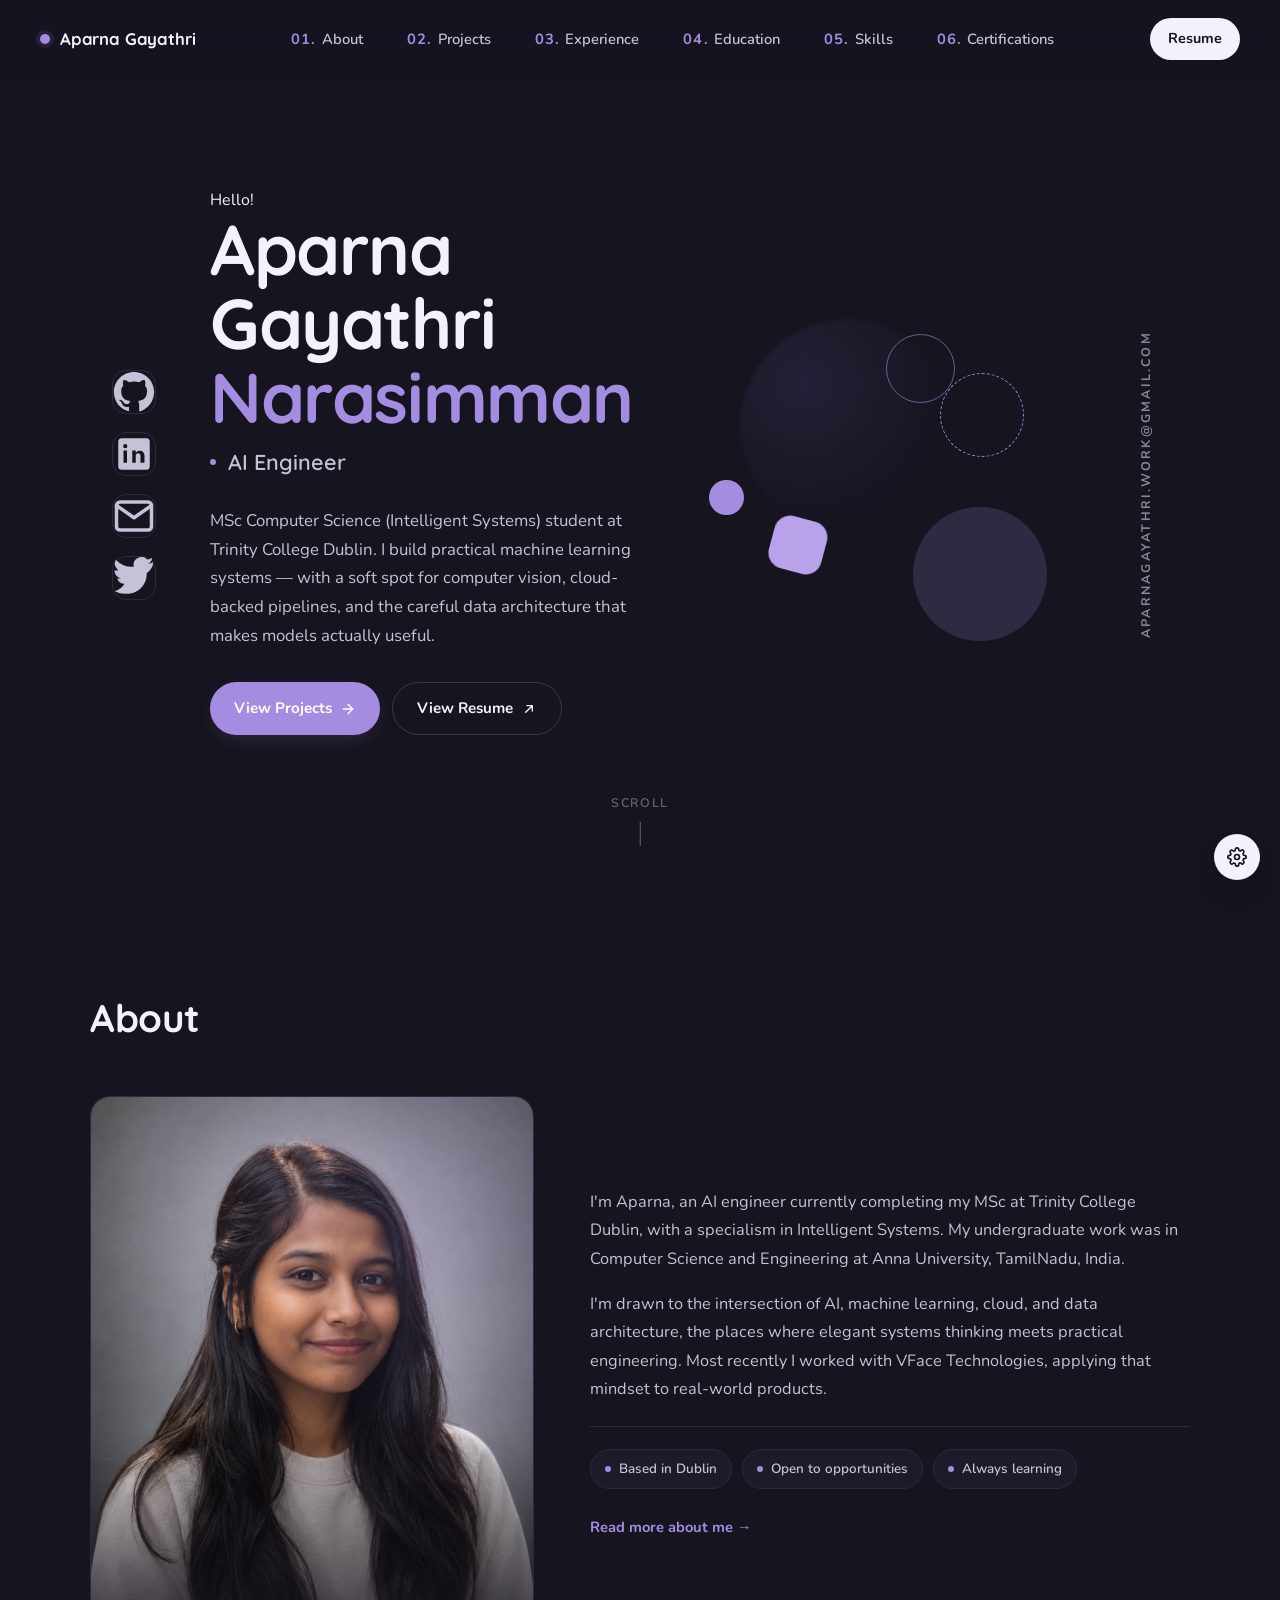
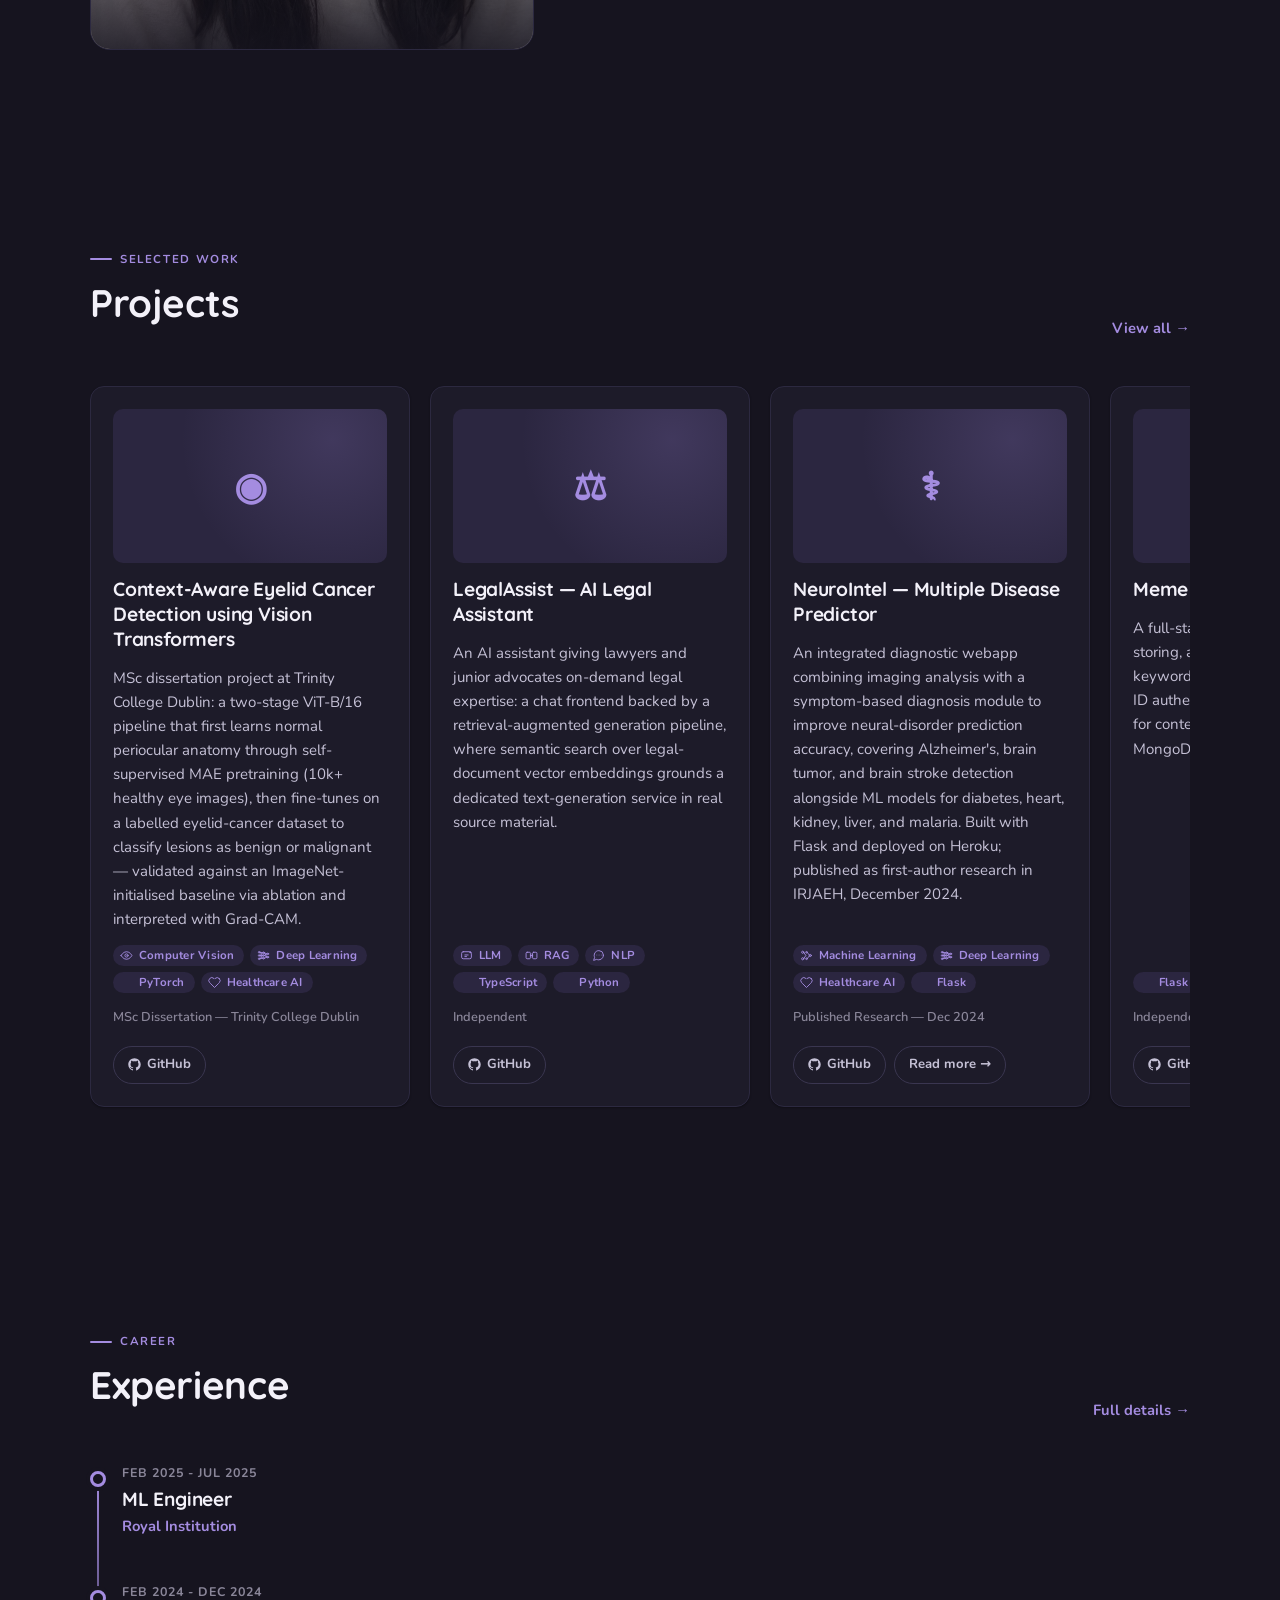
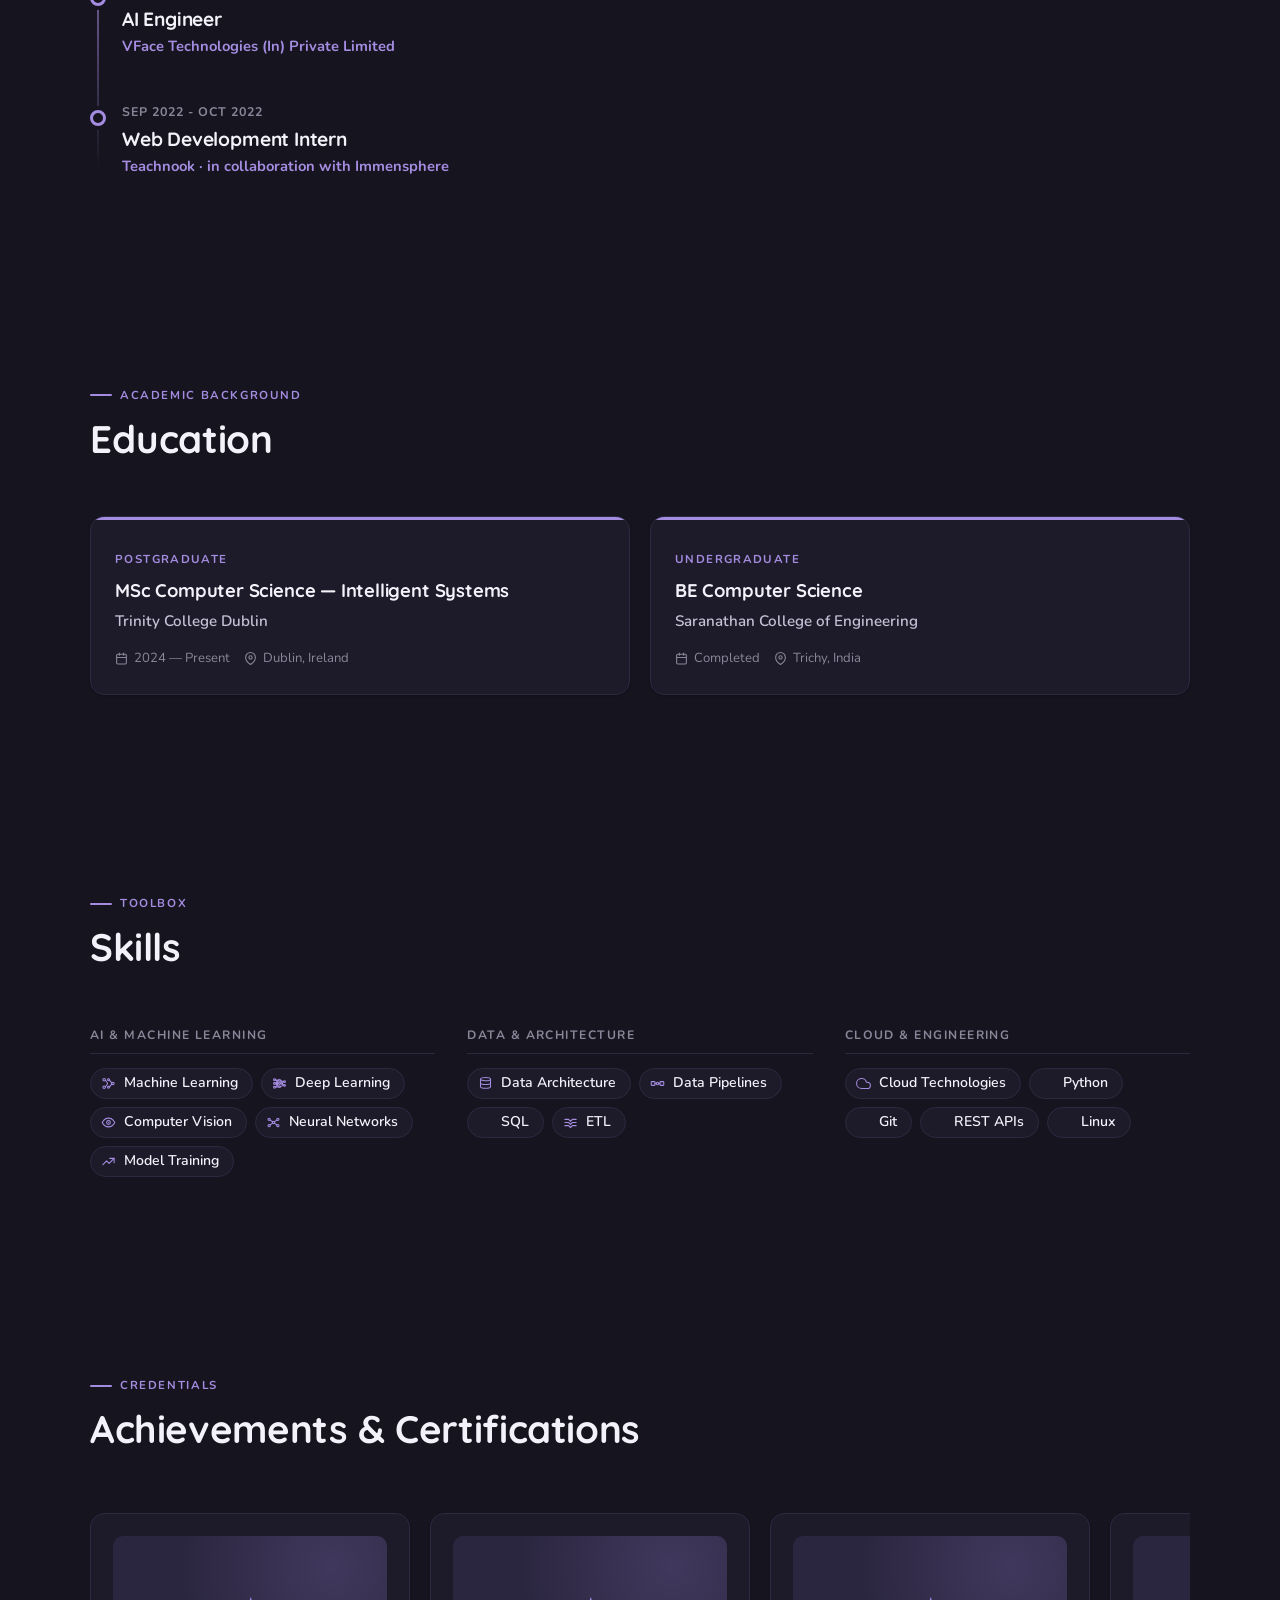
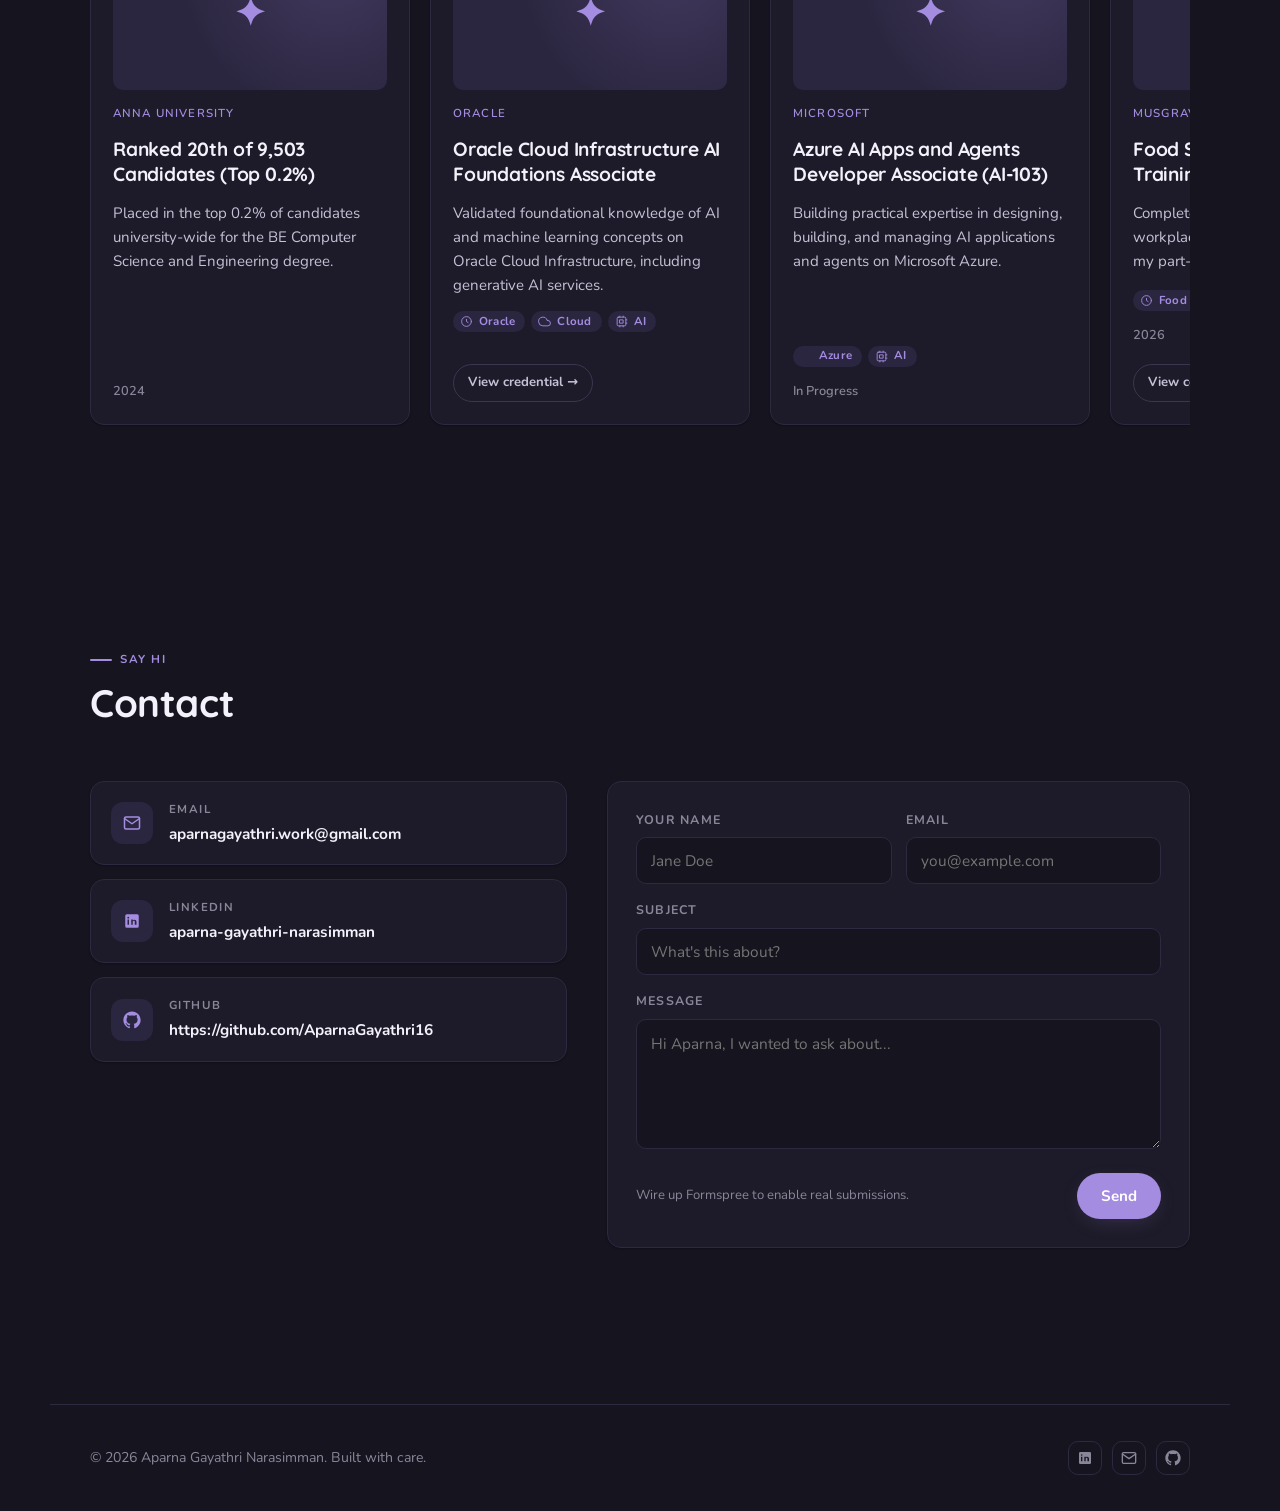
==== commit 0bf68f17: "Update experience section, add Centra certificates and assets Rework home/experience timelines, add " ====
--- a/index.html
+++ b/index.html
@@ -73,7 +73,7 @@
 <section class="section" id="about">
   <div class="section-head reveal"><div><h2>About</h2></div></div>
   <div class="about reveal">
-    <div class="about-photo"><img src="Aparna_headshot.jpg" alt="Aparna Gayathri Narasimman" /></div>
+    <div class="about-photo"><img src="assets/Aparna_headshot.jpg" alt="Aparna Gayathri Narasimman" /></div>
     <div class="about-text">
       <p>I'm Aparna, an AI engineer currently completing my MSc at Trinity College Dublin, with a specialism in Intelligent Systems. My undergraduate work was in Computer Science and Engineering at Anna University, TamilNadu, India.</p>
       <p>I'm drawn to the intersection of AI, machine learning, cloud, and data architecture, the places where elegant systems thinking meets practical engineering. Most recently I worked with VFace Technologies, applying that mindset to real-world products.</p>
@@ -161,15 +161,24 @@
 <!-- EXPERIENCE -->
 <section class="section" id="experience">
   <div class="section-head reveal">
-    <div><div class="eyebrow">Career</div><h2>Internship Experience</h2></div>
+    <div><div class="eyebrow">Career</div><h2>Experience</h2></div>
     <a href="experience.html" class="section-link">Full details →</a>
   </div>
   <div class="timeline reveal">
     <div class="tl-item">
-      <div class="tl-date">2024</div>
+      <div class="tl-date">Feb 2025 - Jul 2025</div>
+      <h3 class="tl-title">ML Engineer</h3>
+      <div class="tl-org">Royal Institution</div>
+    </div>
+    <div class="tl-item">
+      <div class="tl-date">Feb 2024 - Dec 2024</div>
       <h3 class="tl-title">AI Engineer</h3>
       <div class="tl-org">VFace Technologies (In) Private Limited</div>
-      <p class="tl-desc">Worked on production-grade software with a focus on intelligent features and applied ML — contributing to data pipelines, model integration, and engineering best-practice.</p>
+    </div>
+    <div class="tl-item">
+      <div class="tl-date">Sep 2022 - Oct 2022</div>
+      <h3 class="tl-title">Web Development Intern</h3>
+      <div class="tl-org">Teachnook · in collaboration with Immensphere</div>
     </div>
   </div>
 </section>
@@ -280,6 +289,22 @@
         <span class="tag">AI</span>
       </div>
       <div class="card-meta"><span>In Progress</span></div>
+    </article>
+    <article class="card" data-id="musgrave-certifications">
+      <div class="card-cover"><span class="glyph">✦</span></div>
+      <div class="card-meta" style="justify-content:flex-start;">
+        <span style="color:var(--accent);text-transform:uppercase;letter-spacing:0.1em;font-size:0.72rem;">Musgrave (Centra)</span>
+      </div>
+      <h3 class="card-title">Food Safety & Workplace Training Certifications</h3>
+      <p class="card-desc">Completed food safety, hygiene, and workplace training modules as part of my part-time role at Centra.</p>
+      <div class="tags">
+        <span class="tag">Food Safety</span>
+        <span class="tag">Training</span>
+      </div>
+      <div class="card-meta"><span>2026</span></div>
+      <div class="card-actions">
+        <a class="card-action" href="centra-certificates.html">View certificates →</a>
+      </div>
     </article>
   </div>
 </section>
--- a/styles.css
+++ b/styles.css
@@ -1144,6 +1144,89 @@
   background: var(--bg-card);
   color: var(--text);
   box-shadow: 0 1px 3px rgba(0,0,0,0.06);
+}
+
+/* ============================================================
+   CERTIFICATE PDF PREVIEW MODAL
+============================================================ */
+.cert-modal-overlay {
+  position: fixed;
+  inset: 0;
+  z-index: 200;
+  display: flex;
+  align-items: center;
+  justify-content: center;
+  padding: 24px;
+  opacity: 0;
+  transition: opacity 0.3s ease;
+}
+.cert-modal-overlay[hidden] { display: none; }
+.cert-modal-overlay.open { opacity: 1; }
+.cert-modal-backdrop {
+  position: absolute;
+  inset: 0;
+  background: rgba(15, 13, 26, 0.55);
+  backdrop-filter: blur(3px);
+  -webkit-backdrop-filter: blur(3px);
+}
+.cert-modal {
+  position: relative;
+  width: min(820px, 100%);
+  height: min(94vh, 1100px);
+  background: var(--bg-card);
+  border: 1px solid var(--border);
+  border-radius: var(--radius-lg);
+  box-shadow: 0 30px 70px -20px rgba(20, 18, 40, 0.4);
+  display: flex;
+  flex-direction: column;
+  overflow: hidden;
+  opacity: 0;
+  transform: translateY(16px) scale(0.97);
+  transition: opacity 0.3s ease, transform 0.3s ease;
+}
+.cert-modal-overlay.open .cert-modal { opacity: 1; transform: none; }
+.cert-modal-head {
+  display: flex;
+  align-items: center;
+  justify-content: space-between;
+  gap: 12px;
+  padding: 18px 20px;
+  border-bottom: 1px solid var(--border);
+}
+.cert-modal-head h3 {
+  font-family: 'Quicksand', sans-serif;
+  font-size: 1.05rem;
+  font-weight: 700;
+  color: var(--text);
+  margin: 0;
+}
+.cert-modal-close {
+  width: 34px; height: 34px;
+  border-radius: 50%;
+  display: flex; align-items: center; justify-content: center;
+  color: var(--text-soft);
+  transition: background 0.2s ease, color 0.2s ease;
+  flex-shrink: 0;
+}
+.cert-modal-close:hover { background: var(--bg-subtle); color: var(--text); }
+.cert-modal-close svg { width: 18px; height: 18px; }
+.cert-modal-body {
+  padding: 0;
+  flex: 1;
+  display: flex;
+  min-height: 0;
+}
+.cert-modal-frame-wrap {
+  flex: 1;
+  overflow: hidden;
+  min-height: 0;
+}
+.cert-modal-frame { width: 100%; height: 100%; border: 0; background: var(--bg-subtle); }
+.cert-modal-foot {
+  padding: 14px 20px;
+  border-top: 1px solid var(--border);
+  display: flex;
+  justify-content: flex-end;
 }
 
 /* ============================================================
@@ -1196,6 +1279,7 @@
   .footer { padding: 28px 20px; margin-top: 40px; }
 
   .toolbar-panel { width: calc(100vw - 40px); right: 0; }
+  .cert-modal { height: 92vh; }
 }
 
 @media (max-width: 480px) {
